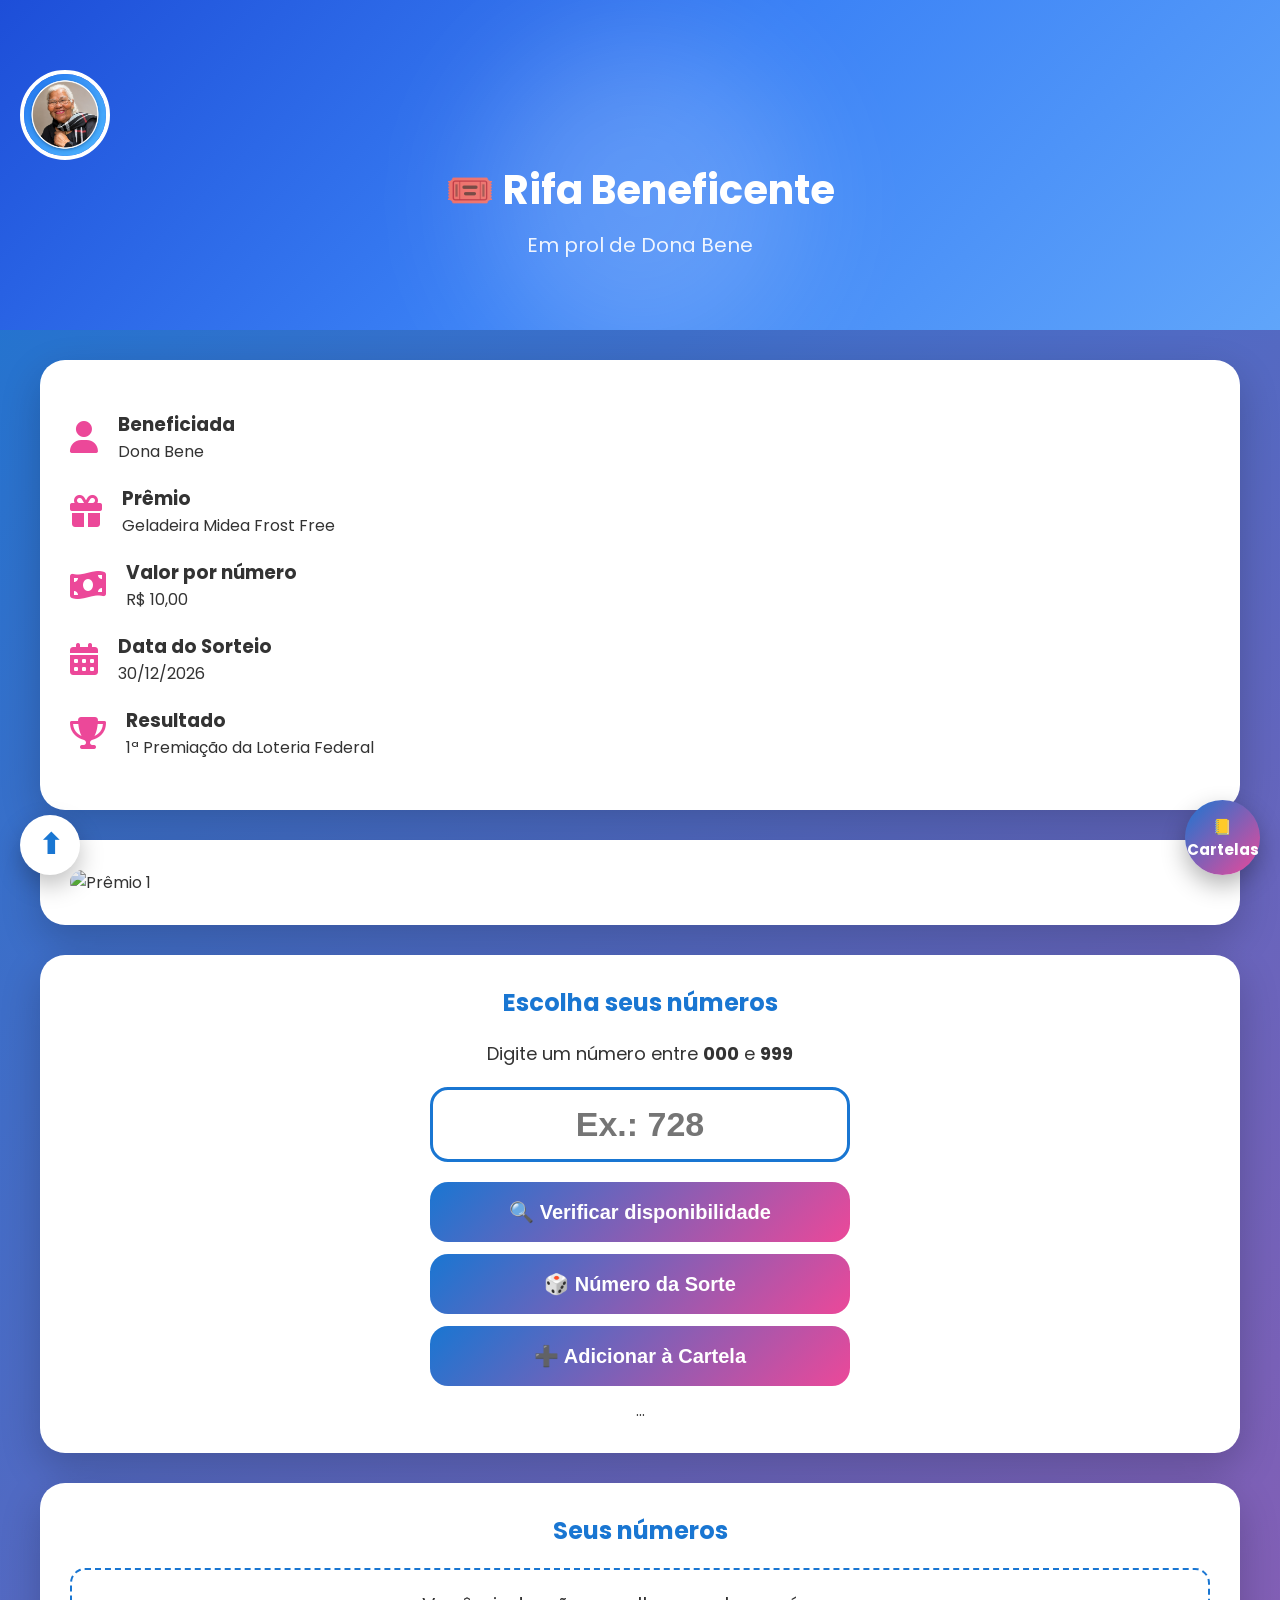
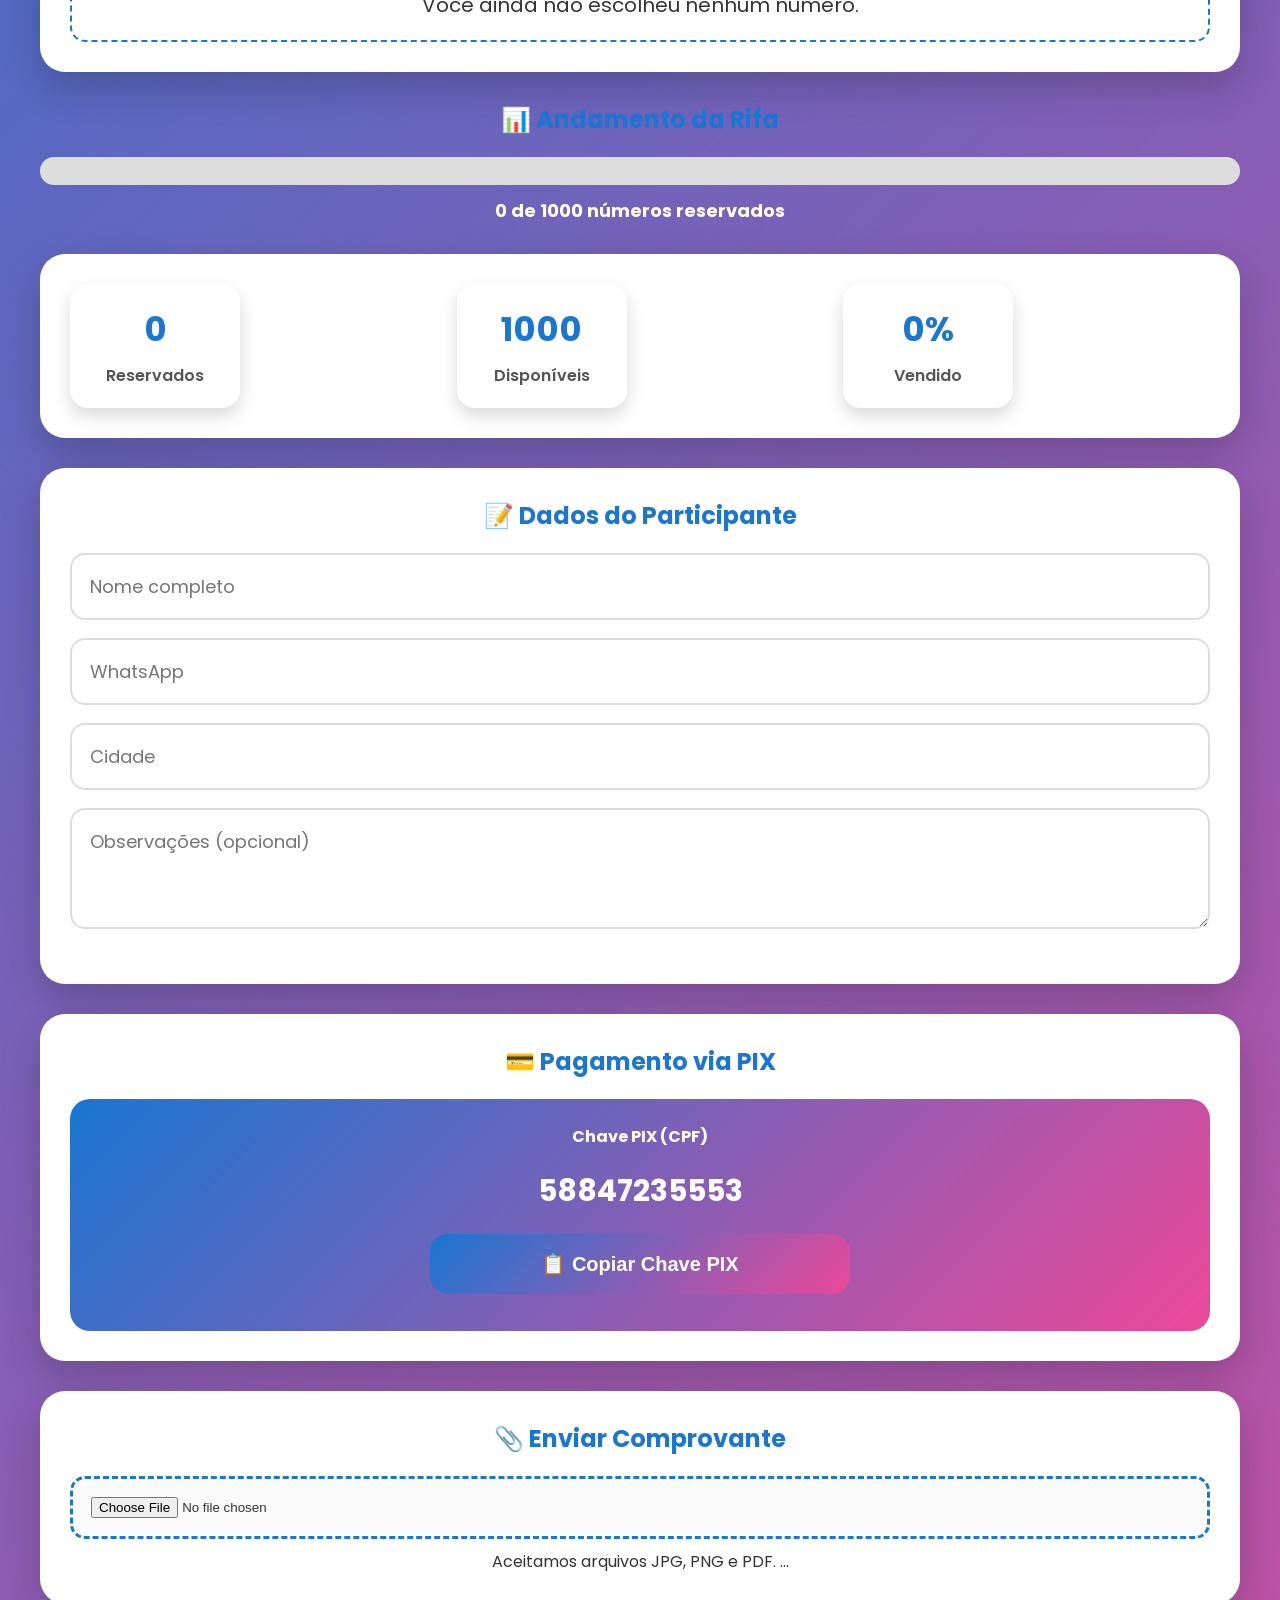
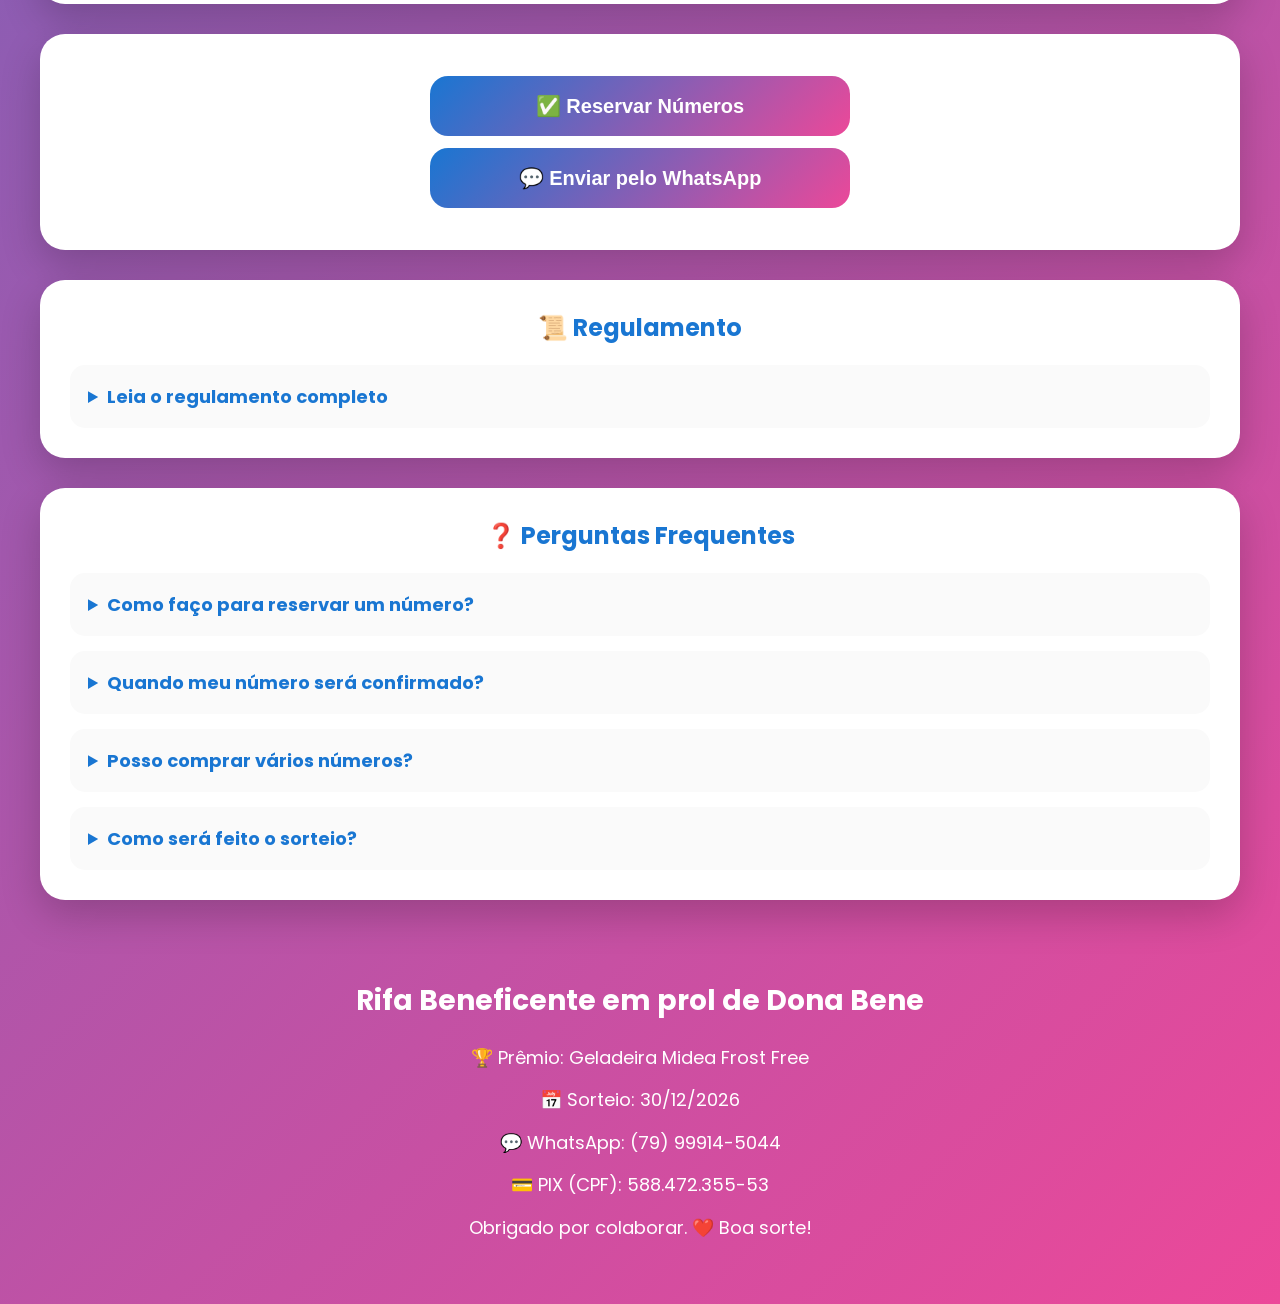
==== index.html @ 49b36c6c "Update title in index.html" ====
<!DOCTYPE html>
<html lang="pt-BR">

<head>

    <meta charset="UTF-8">

    <meta name="viewport" content="width=device-width, initial-scale=1.0">

    <meta name="description" content="Rifa Beneficente em prol  de Dona Bene para realização exames">

    <title>Rifa Entre Amigos • Dona Bene</title>
<link rel="icon" type="image/png" href="img/favicon.png">
    <link rel="stylesheet" href="style.css">

    <link rel="preconnect" href="https://fonts.googleapis.com">

    <link rel="preconnect" href="https://fonts.gstatic.com" crossorigin>

    <link href="https://fonts.googleapis.com/css2?family=Poppins:wght@300;400;500;600;700&display=swap" rel="stylesheet">

    <link rel="stylesheet" href="https://cdnjs.cloudflare.com/ajax/libs/font-awesome/6.7.2/css/all.min.css">

</head>

<body>

<div id="topo"></div>

<header class="hero">

    <div class="brilho"></div>

   <img src="img/mae.png" alt="Dona Bene" class="hero-foto">
</div>

    <h1>🎟️ Rifa Beneficente</h1>

    <p>Em prol de Dona Bene</p>

</header>

<div class="efeitos">

    <span>🍀</span>
    <span>✨</span>
    <span>💖</span>
    <span>🎟️</span>
    <span>🍀</span>
    <span>⭐</span>
    <span>🎁</span>
    <span>💰</span>
    <span>🍀</span>
    <span>🎉</span>
    <span>✨</span>
    <span>🍀</span>

</div>

<!-- MODAL -->

<div id="modal" class="modal oculto">

    <div class="modal-box">

        <div id="iconeModal" class="iconeModal">
            ✅
        </div>

        <h2 id="tituloModal">
            Mensagem
        </h2>

        <p id="textoModal">
            Texto
        </p>

        <button id="btnFecharModal" type="button">
            Fechar
        </button>

    </div>

</div>

<main>

        <!-- CARD PRINCIPAL -->

        <section class="card-rifa">

            <div class="card-info">

                <div class="linha-info">

                    <i class="fa-solid fa-user"></i>

                    <div>

                        <h3>Beneficiada</h3>

                        <p id="beneficiada">
                            Benedita Laranjeiras dos Santos
                        </p>

                    </div>

                </div>

                <div class="linha-info">

                    <i class="fa-solid fa-gift"></i>

                    <div>

                        <h3>Prêmio</h3>

                        <p id="premio">
                            Geladeira Midea Frost Free
                        </p>

                    </div>

                </div>

                <div class="linha-info">

                    <i class="fa-solid fa-money-bill-wave"></i>

                    <div>

                        <h3>Valor por número</h3>

                        <p id="valorNumero">
                            R$ 10,00
                        </p>

                    </div>

                </div>

                <div class="linha-info">

                    <i class="fa-solid fa-calendar-days"></i>

                    <div>

                        <h3>Data do Sorteio</h3>

                        <p id="dataSorteio">
                            30/12/2026
                        </p>

                    </div>

                </div>

                <div class="linha-info">

                    <i class="fa-solid fa-trophy"></i>

                    <div>

                        <h3>Resultado</h3>

                        <p id="resultadoSorteio">
                            1ª Premiação da Loteria Federal
                        </p>

                    </div>

                </div>

            </div>

        </section>
                

<!-- ===========================================
CARROSSEL DO PRÊMIO
=========================================== -->

<section class="carrossel">

    <div class="slides">

        <img src="img/premio1.jpg"
             class="slide ativo"
             alt="Prêmio 1">

        <img src="img/premio2.jpg"
             class="slide"
             alt="Prêmio 2">

        <img src="img/premio3.jpg"
             class="slide"
             alt="Prêmio 3">

    </div>

    <div class="indicadores">

        <span class="indicador ativo"></span>
        <span class="indicador"></span>
        <span class="indicador"></span>

    </div>

</section>

        <!-- ===========================================
ESCOLHA DOS NÚMEROS
=========================================== -->

<section class="escolha">

    <h2>Escolha seus números</h2>

    <p>
        Digite um número entre <strong>000</strong> e <strong>999</strong>
    </p>

    <input
        type="text"
        id="numeroEscolhido"
        maxlength="3"
        inputmode="numeric"
        autocomplete="off"
        placeholder="Ex.: 728">

    <button id="btnVerificar" type="button">
        🔍 Verificar disponibilidade
    </button>

    <button id="btnSorte" type="button">
        🎲 Número da Sorte
    </button>

    <button id="btnAdicionar" type="button">
        ➕ Adicionar à Cartela
    </button>
...
    <div id="mensagemSistema" class="mensagem oculto"></div>

</section>

<!-- ===========================================
NÚMEROS ESCOLHIDOS
=========================================== -->

<section class="cartelaUsuario">

    <h2>Seus números</h2>

    <div id="numerosSelecionados">

        <p>Você ainda não escolheu nenhum número.</p>

    </div>

</section>

<!-- ===========================================
ANDAMENTO DA RIFA
=========================================== -->

<section class="progresso">

    <h2>📊 Andamento da Rifa</h2>

    <div class="barra">

        <div id="barraProgresso"></div>

    </div>

    <p id="textoProgresso">

        0 de 1000 números reservados

    </p>

    <div class="estatisticas">

        <div class="cardEstatistica">

            <h3 id="totalReservados">0</h3>

            <span>Reservados</span>

        </div>

        <div class="cardEstatistica">

            <h3 id="totalDisponiveis">1000</h3>

            <span>Disponíveis</span>

        </div>

        <div class="cardEstatistica">

            <h3 id="percentual">0%</h3>

            <span>Vendido</span>

        </div>

    </div>

</section>
                     <!-- ===========================================
DADOS DO PARTICIPANTE
=========================================== -->

<section class="participante">

    <h2>📝 Dados do Participante</h2>

    <input
        type="text"
        id="nome"
        placeholder="Nome completo"
        autocomplete="name"
        required>

    <input
        type="tel"
        id="telefone"
        placeholder="WhatsApp"
        autocomplete="tel"
        inputmode="tel"
        required>

    <input
        type="text"
        id="cidade"
        placeholder="Cidade"
        autocomplete="address-level2">

    <textarea
        id="observacao"
        rows="3"
        placeholder="Observações (opcional)"></textarea>

</section>

<!-- ===========================================
PAGAMENTO PIX
=========================================== -->

<section class="pagamento">

    <h2>💳 Pagamento via PIX</h2>

    <div class="pixCard">

        <p><strong>Chave PIX (CPF)</strong></p>

        <h3 id="pix">
            588.472.355-53
        </h3>

        <button id="copiarPix" type="button">
            📋 Copiar Chave PIX
        </button>

    </div>

</section>

<!-- ===========================================
COMPROVANTE
=========================================== -->

<section class="comprovante">

    <h2>📎 Enviar Comprovante</h2>

    <input
        type="file"
        id="arquivo"
        accept="image/*,.pdf">

    <p>
        Aceitamos arquivos JPG, PNG e PDF.
        ...
    </p>

</section>

<!-- ===========================================
AÇÕES
=========================================== -->

<section class="acoes">

    <button id="btnReservar" type="button">
        ✅ Reservar Números
    </button>

    <button id="btnWhatsapp" type="button">
        💬 Enviar pelo WhatsApp
    </button>

</section>

<!-- ===========================================
AVISO
=========================================== -->


<section class="regulamento">

    <h2>📜 Regulamento</h2>

    <details>

        <summary>Leia o regulamento completo</summary>

        <p>• Esta é uma rifa beneficente em prol de <strong>Dona Bene</strong>.</p>

        <p>• Cada participante poderá adquirir quantos números desejar.</p>

        <p>• O número será reservado somente após a confirmação do pagamento via PIX.</p>

        <p>• O sorteio será realizado pela 1ª Premiação da Loteria Federal.</p>

        <p>• O vencedor será definido pelos 3 últimos dígitos da milhar sorteada.</p>

        <p>• Em caso de problemas técnicos, a organização poderá divulgar nova data ou comunicado oficial.</p>

    </details>

</section>

<!-- ===========================================
PERGUNTAS FREQUENTES
=========================================== -->

<section class="faq">

    <h2>❓ Perguntas Frequentes</h2>

    <details>
        <summary>Como faço para reservar um número?</summary>
        <p>Escolha um número disponível, preencha seus dados, faça o PIX e envie o comprovante.</p>
    </details>

    <details>
        <summary>Quando meu número será confirmado?</summary>
        <p>Após a confirmação do pagamento pela organização.</p>
    </details>

    <details>
        <summary>Posso comprar vários números?</summary>
        <p>Sim. Você pode reservar quantos números desejar.</p>
    </details>

    <details>
        <summary>Como será feito o sorteio?</summary>
        <p>O resultado será baseado na 1ª Premiação da Loteria Federal.</p>
    </details>

</section>

<!-- ===========================================
BOTÕES FLUTUANTES
=========================================== -->

<a href="cartelas.html" class="btn-cartelas">
    📒 Cartelas
</a>

<a href="#topo" class="btn-topo">
    ⬆
</a>

<!-- ===========================================
RODAPÉ
=========================================== -->

<footer>

    <h3>Rifa Beneficente em prol de Dona Bene</h3>

    <p>🏆 Prêmio: Geladeira Midea Frost Free</p>

    <p>📅 Sorteio: 30/12/2026</p>

    <p>💬 WhatsApp: (79) 99914-5044</p>

    <p>💳 PIX (CPF): 588.472.355-53</p>

    <p>Obrigado por colaborar. ❤️ Boa sorte!</p>

</footer>

</main>

<script src="https://www.gstatic.com/firebasejs/8.10.1/firebase-app.js"></script>

<script src="https://www.gstatic.com/firebasejs/8.10.1/firebase-database.js"></script>

<script src="config.js"></script>

<script src="firebase.js"></script>

<script src="script.js"></script>

</body>
</html>
---- style.css ----
/* =======================================
   RIFA GILSIGNS
   Tema Azul e Rosa
======================================= */

*{
    margin:0;
    padding:0;
    box-sizing:border-box;
}

:root{

    --azul:#1976D2;
    --azulClaro:#42A5F5;

    --rosa:#EC4899;
    --rosaClaro:#F472B6;

    --verde:#22C55E;

    --amarelo:#FACC15;

    --vermelho:#EF4444;

    --cinza:#F5F5F5;

    --escuro:#333333;

    --branco:#FFFFFF;

}

html{
    scroll-behavior:smooth;
}

body{

    font-family:'Poppins',sans-serif;

    background:linear-gradient(
        135deg,
        var(--azul),
        var(--rosa)
    );

    min-height:100vh;

    color:white;

    overflow-x:hidden;

}

/* ==========================
   CABEÇALHO
========================== */

header{

    position:relative;

    overflow:hidden;

    padding:40px 20px;

    text-align:center;

}

.logo{

    display:flex;

    justify-content:center;

    align-items:center;

    margin-bottom:25px;

}

.logo img{

    width:340px;

    max-width:90%;

    height:auto;

    display:block;

    object-fit:contain;

    filter:drop-shadow(0 10px 20px rgba(0,0,0,.35));

    animation:flutuarLogo 4s ease-in-out infinite;

}

@keyframes flutuarLogo{

    0%,100%{
        transform:translateY(0);
    }

    50%{
        transform:translateY(-10px);
    }

}

header h1{

    font-size:40px;

    font-weight:700;

}

header p{

    margin-top:10px;

    font-size:20px;

    opacity:.9;

}

/* ==========================
   CONTEÚDO
========================== */

main{

    width:95%;

    max-width:1200px;

    margin:auto;

}

.card-rifa,
.estatisticas,
.carrossel,
.escolha,
.cartelaUsuario,
.participante,
.pagamento,
.comprovante,
.acoes,
.aviso,
.regulamento,
.faq{

    background:white;

    color:#333;

    border-radius:25px;

    margin:30px auto;

    padding:30px;

    box-shadow:
        0 15px 40px rgba(0,0,0,.20);

}

h2{

    color:var(--azul);

    margin-bottom:20px;

    text-align:center;

}

/* ==========================
   INFORMAÇÕES
========================== */

.linha-info{

    display:flex;

    align-items:center;

    gap:20px;

    margin:20px 0;

}

.linha-info i{

    font-size:32px;

    color:var(--rosa);

}

/* ======================================
   ESTATÍSTICAS
====================================== */

.estatisticas{

    display:grid;

    grid-template-columns:repeat(auto-fit,minmax(180px,1fr));

    gap:20px;

}

.estatistica{

    background:linear-gradient(135deg,#1976D2,#EC4899);

    color:white;

    padding:25px;

    border-radius:20px;

    text-align:center;

    box-shadow:0 8px 20px rgba(0,0,0,.20);

}

.estatistica h3{

    font-size:38px;

    margin-bottom:10px;

}

.estatistica p{

    font-size:18px;

}

/* ======================================
   CARROSSEL
====================================== */

.carrossel{

    overflow:hidden;

}

.slides{

    width:100%;

}

.slide{

    width:100%;

    display:none;

    border-radius:20px;

}

.slide.ativo{

    display:block;

}

/* ======================================
   ESCOLHA DOS NÚMEROS
====================================== */

.escolha{

    text-align:center;

}

.escolha p{

    font-size:18px;

    margin-bottom:20px;

}

#numeroEscolhido{

    width:100%;

    max-width:420px;

    height:75px;

    margin:20px auto;

    display:block;

    border-radius:18px;

    border:3px solid var(--azul);

    text-align:center;

    font-size:34px;

    font-weight:bold;

    outline:none;

}

#numeroEscolhido:focus{

    border-color:var(--rosa);

}

/* ======================================
   BOTÕES
====================================== */

button{

    width:100%;

    max-width:420px;

    margin:12px auto;

    display:block;

    padding:18px;

    border:none;

    border-radius:18px;

    background:linear-gradient(135deg,var(--azul),var(--rosa));

    color:white;

    font-size:20px;

    font-weight:bold;

    cursor:pointer;

    transition:.3s;

}

button:hover{

    transform:translateY(-3px);

    box-shadow:0 12px 25px rgba(0,0,0,.25);

}
/* ======================================
   NÚMEROS ESCOLHIDOS
====================================== */

#numerosSelecionados{

    min-height:70px;

    border:2px dashed var(--azul);

    border-radius:15px;

    padding:20px;

    text-align:center;

    font-size:20px;

}

.numeroEscolhido{

    display:inline-block;

    padding:12px 18px;

    margin:6px;

    background:linear-gradient(135deg,var(--azul),var(--rosa));

    color:white;

    border-radius:12px;

    font-weight:bold;

    font-size:20px;

}

/* ======================================
   BARRA DE PROGRESSO
====================================== */

.barra{

    width:100%;

    height:28px;

    background:#DDD;

    border-radius:30px;

    overflow:hidden;

}

#barraProgresso{

    width:0%;

    height:100%;

    background:linear-gradient(90deg,var(--azul),var(--rosa));

    transition:1s;

}

#textoProgresso{

    text-align:center;

    margin-top:12px;

    font-size:18px;

    font-weight:bold;

}

/* ======================================
   FORMULÁRIO
====================================== */

.participante input,
.participante textarea{

    width:100%;

    padding:18px;

    margin-bottom:18px;

    border:2px solid #DDD;

    border-radius:15px;

    font-size:18px;

    font-family:'Poppins',sans-serif;

    transition:.3s;

}

.participante input:focus,
.participante textarea:focus{

    border-color:var(--rosa);

    outline:none;

    box-shadow:0 0 10px rgba(236,72,153,.25);

}

/* ======================================
   PIX
====================================== */

.pixCard{

    background:linear-gradient(135deg,var(--azul),var(--rosa));

    color:white;

    padding:25px;

    border-radius:20px;

    text-align:center;

}

.pixCard h3{

    font-size:30px;

    margin:20px 0;

    word-break:break-word;

}

/* ======================================
   COMPROVANTE
====================================== */

.comprovante input[type=file]{

    width:100%;

    padding:18px;

    border:3px dashed var(--azul);

    border-radius:15px;

    background:#FAFAFA;

    cursor:pointer;

}

.comprovante p{

    text-align:center;

    margin-top:10px;

}

/* ======================================
   REGULAMENTO
====================================== */

details{

    background:#FAFAFA;

    border-radius:15px;

    padding:18px;

    margin-top:15px;

}

summary{

    cursor:pointer;

    font-weight:bold;

    color:var(--azul);

    font-size:18px;

}

details p{

    margin-top:15px;

    line-height:1.7;

}

/* ======================================
   AVISO
====================================== */

.aviso{

    background:#FFF8E1;

    color:#333;

    border-left:8px solid var(--amarelo);

}

.aviso p{

    margin-top:12px;

    line-height:1.8;

}

/* ======================================
   MENSAGENS
====================================== */

.mensagem{

    width:100%;

    max-width:650px;

    margin:20px auto;

    padding:18px;

    border-radius:15px;

    text-align:center;

    font-size:18px;

    font-weight:bold;

    transition:.4s;

}

.oculto{

    display:none;

}

.sucesso{

    background:var(--verde);

    color:white;

}

.erro{

    background:var(--vermelho);

    color:white;

}

/* ======================================
   BOTÃO CARTELAS
====================================== */

.btn-cartelas{

    position:fixed;

    right:20px;

    bottom:25px;

    width:75px;

    height:75px;

    border-radius:50%;

    background:linear-gradient(135deg,var(--azul),var(--rosa));

    color:white;

    text-decoration:none;

    display:flex;

    align-items:center;

    justify-content:center;

    text-align:center;

    font-size:15px;

    font-weight:bold;

    box-shadow:0 10px 25px rgba(0,0,0,.30);

    transition:.3s;

    z-index:999;

}

.btn-cartelas:hover{

    transform:scale(1.08);

}

/* ======================================
   BOTÃO TOPO
====================================== */

.btn-topo{

    position:fixed;

    left:20px;

    bottom:25px;

    width:60px;

    height:60px;

    border-radius:50%;

    background:white;

    color:var(--azul);

    text-decoration:none;

    display:flex;

    align-items:center;

    justify-content:center;

    font-size:28px;

    font-weight:bold;

    box-shadow:0 10px 25px rgba(0,0,0,.25);

    transition:.3s;

}

.btn-topo:hover{

    transform:scale(1.1);

}

/* ======================================
   RODAPÉ
====================================== */

footer{

    text-align:center;

    color:white;

    padding:50px 20px;

}

footer h3{

    font-size:28px;

    margin-bottom:20px;

}

footer p{

    margin:10px 0;

    font-size:18px;

    line-height:1.8;

}
   /* ======================================
   GRADE DAS CARTELAS
====================================== */

.gradeNumeros{

    display:grid;

    grid-template-columns:repeat(5,1fr);

    gap:12px;

    padding:20px;

    max-width:650px;

    margin:auto;

}

.gradeNumeros button{

    height:65px;

    font-size:22px;

    font-weight:bold;

    border:none;

    border-radius:15px;

    cursor:pointer;

    color:white;

    transition:.3s;

}

.gradeNumeros button:hover{

    transform:scale(1.05);

}

.numeroLivre{

    background:#22C55E;

}

.numeroReservado{

    background:#FACC15;

    color:#333;

}

.numeroPago{

    background:#EF4444;

}

/* ======================================
   CARDS DE ESTATÍSTICAS
====================================== */

.cardEstatistica{

    background:white;

    width:170px;

    padding:20px;

    border-radius:18px;

    text-align:center;

    box-shadow:0 8px 18px rgba(0,0,0,.15);

}

.cardEstatistica h3{

    font-size:34px;

    color:var(--azul);

    margin-bottom:8px;

}

.cardEstatistica span{

    color:#555;

    font-weight:600;

}

/* ======================================
   TREVOS FLUTUANTES
====================================== */

.trevos{

    position:absolute;

    top:0;

    left:0;

    width:100%;

    height:100%;

    pointer-events:none;

    overflow:hidden;

}

.trevos span{

    position:absolute;

    font-size:34px;

    opacity:.25;

    animation:flutuar 12s linear infinite;

}

.trevos span:nth-child(1){left:8%;animation-delay:0s;}
.trevos span:nth-child(2){left:22%;animation-delay:2s;}
.trevos span:nth-child(3){left:38%;animation-delay:4s;}
.trevos span:nth-child(4){left:58%;animation-delay:1s;}
.trevos span:nth-child(5){left:78%;animation-delay:5s;}
.trevos span:nth-child(6){left:92%;animation-delay:7s;}

@keyframes flutuar{

    0%{

        transform:translateY(220px) rotate(0deg);

        opacity:0;

    }

    20%{

        opacity:.35;

    }

    80%{

        opacity:.35;

    }

    100%{

        transform:translateY(-220px) rotate(360deg);

        opacity:0;

    }

}

/* ======================================
   EFEITOS FLUTUANTES
====================================== */

.efeitos{

    position:fixed;

    top:0;

    left:0;

    width:100%;

    height:100%;

    pointer-events:none;

    overflow:hidden;

    z-index:0;

}

header,
main,
footer{

    position:relative;

    z-index:2;

}

.efeitos span{

    position:absolute;

    bottom:-80px;

    font-size:32px;

    opacity:.25;

    animation:subir 18s linear infinite;

}

@keyframes subir{

    0%{

        transform:translateY(100px) rotate(0deg) scale(.7);

        opacity:0;

    }

    20%{

        opacity:.35;

    }

    80%{

        opacity:.35;

    }

    100%{

        transform:translateY(-120vh) rotate(360deg) scale(1.2);

        opacity:0;

    }

}

/* ======================================
   CABEÇALHO PREMIUM
====================================== */

.hero{

    position:relative;

    overflow:hidden;

    text-align:center;

    padding:70px 20px;

    background:linear-gradient(135deg,#1D4ED8,#3B82F6,#60A5FA);

    color:white;

}

.brilho{

    position:absolute;

    width:320px;

    height:320px;

    border-radius:50%;

    background:rgba(255,255,255,.18);

    top:40px;

    left:50%;

    transform:translateX(-50%);

    filter:blur(60px);

    animation:pulsar 4s infinite;

}

@keyframes pulsar{

    0%,100%{

        transform:translateX(-50%) scale(1);

    }

    50%{

        transform:translateX(-50%) scale(1.15);

    }

}

/* ======================================
   RESPONSIVO
====================================== */

@media(max-width:768px){

    header h1{

        font-size:30px;

    }

    header p{

        font-size:18px;

    }

    .hero h1{

        font-size:38px;

    }

    .hero p{

        font-size:22px;

    }

    .logo img{

        width:220px;

    }

    .card-rifa,
    .estatisticas,
    .carrossel,
    .escolha,
    .cartelaUsuario,
    .participante,
    .pagamento,
    .comprovante,
    .acoes,
    .aviso,
    .regulamento,
    .faq{

        padding:20px;

    }

    button{

        font-size:18px;

    }

    #numeroEscolhido{

    height:60px;

    font-size:28px;

}

}

       
/* ===========================
MODAL
=========================== */
.modal{

    display:none;

    position:fixed;
    top:0;
    left:0;

    width:100%;
    height:100%;

    background:rgba(0,0,0,.65);

    justify-content:center;
    align-items:center;

    z-index:99999;

}

.modal.ativo{

    display:flex;

}

.modal-box{

    width:90%;

    max-width:420px;

    background:white;

    color:#333;

    border-radius:25px;

    padding:35px;

    text-align:center;

    animation:zoom .35s;

    box-shadow:0 20px 50px rgba(0,0,0,.30);

}

.iconeModal{

    font-size:60px;

    margin-bottom:15px;

}

.modal-box h2{

    color:#1976D2;

    margin-bottom:15px;

}

.modal-box p{

    font-size:18px;

    margin-bottom:25px;

}

.modal-box button{

    width:100%;

}

@keyframes zoom{

    from{

        transform:scale(.6);

        opacity:0;

    }

    to{

        transform:scale(1);

        opacity:1;

    }

}
/* Corrige altura em celulares */
body{
    min-height:100dvh;
}
html{
    scroll-behavior:smooth;
}

body{
    -webkit-font-smoothing:antialiased;
    text-rendering:optimizeLegibility;
}
img{
    max-width:100%;
    height:auto;
    display:block;
}

.logo img,
.slide{
    user-select:none;
    -webkit-user-drag:none;
}

.hero-foto {
    width: 90px;
    height: 90px;
    border-radius: 50%;
    object-fit: cover;
    border: 4px solid #fff;
    margin-right: 16px;
    flex-shrink: 0;
}
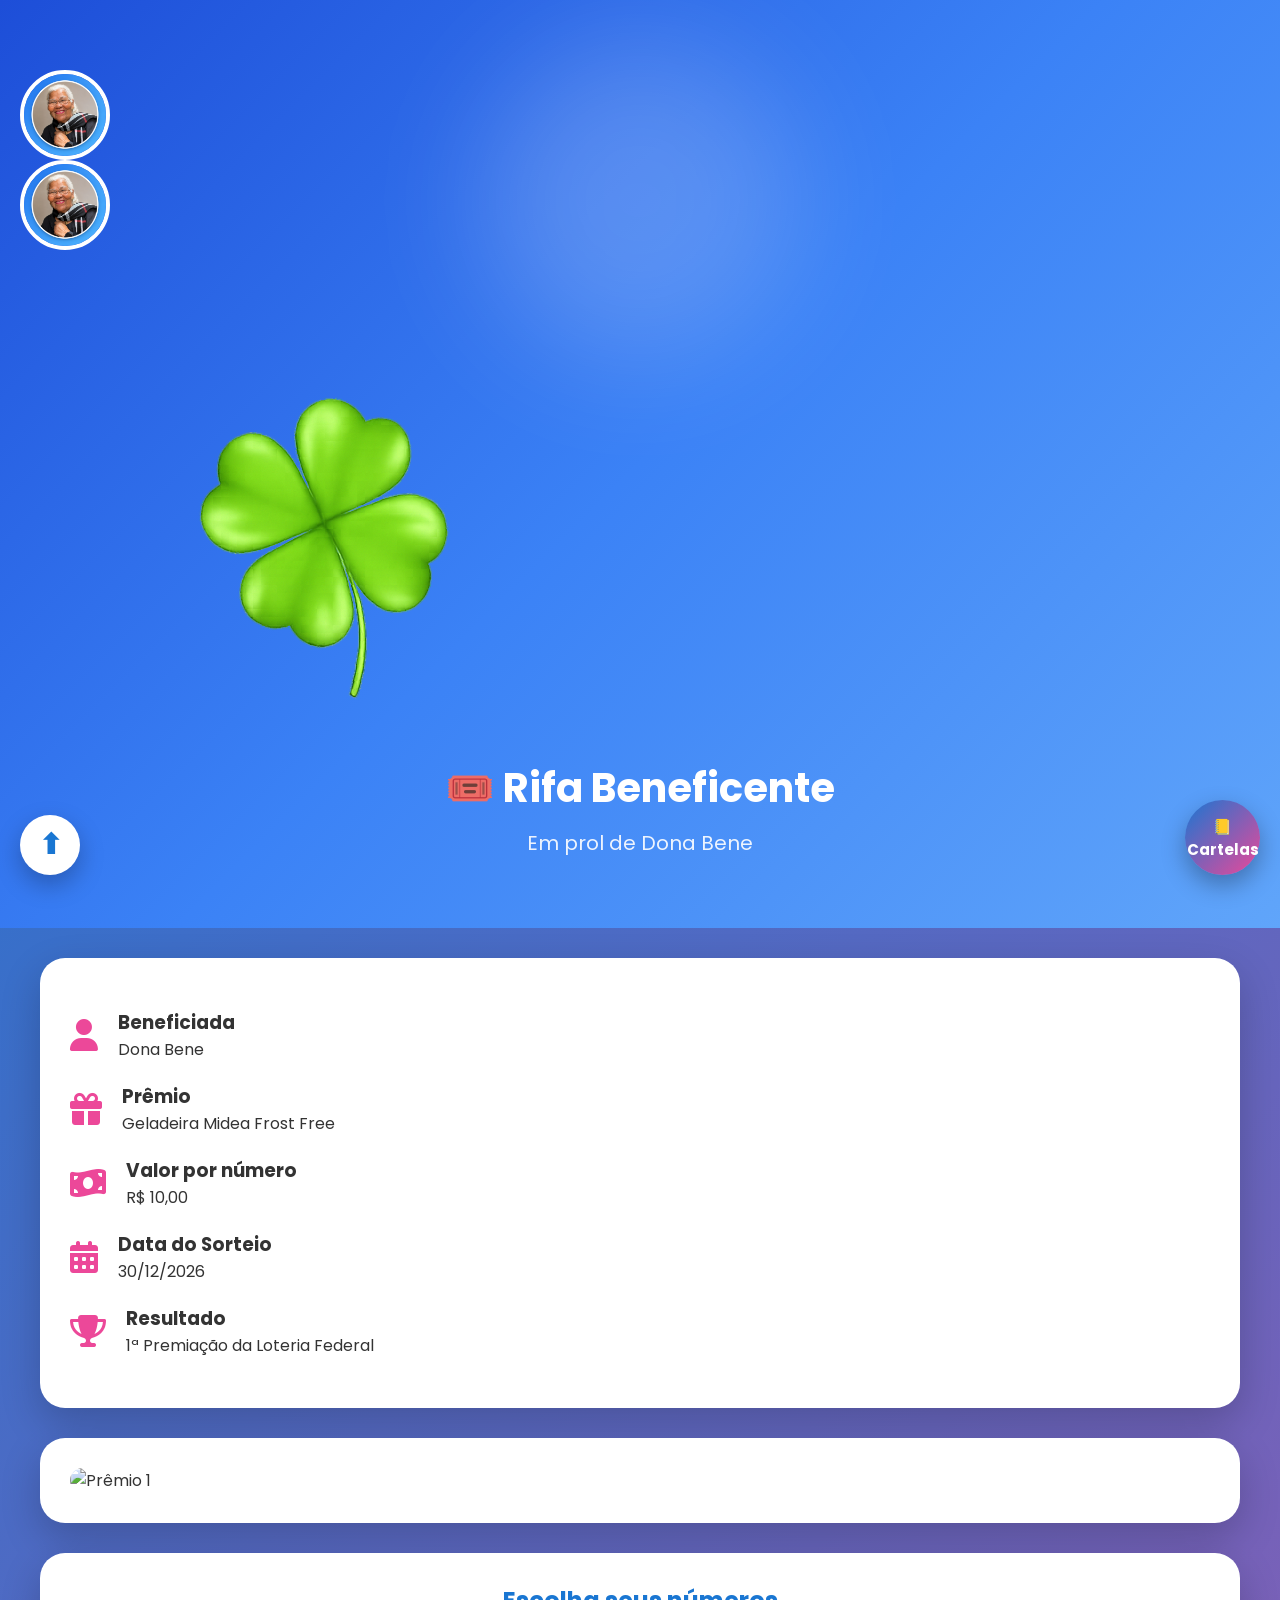
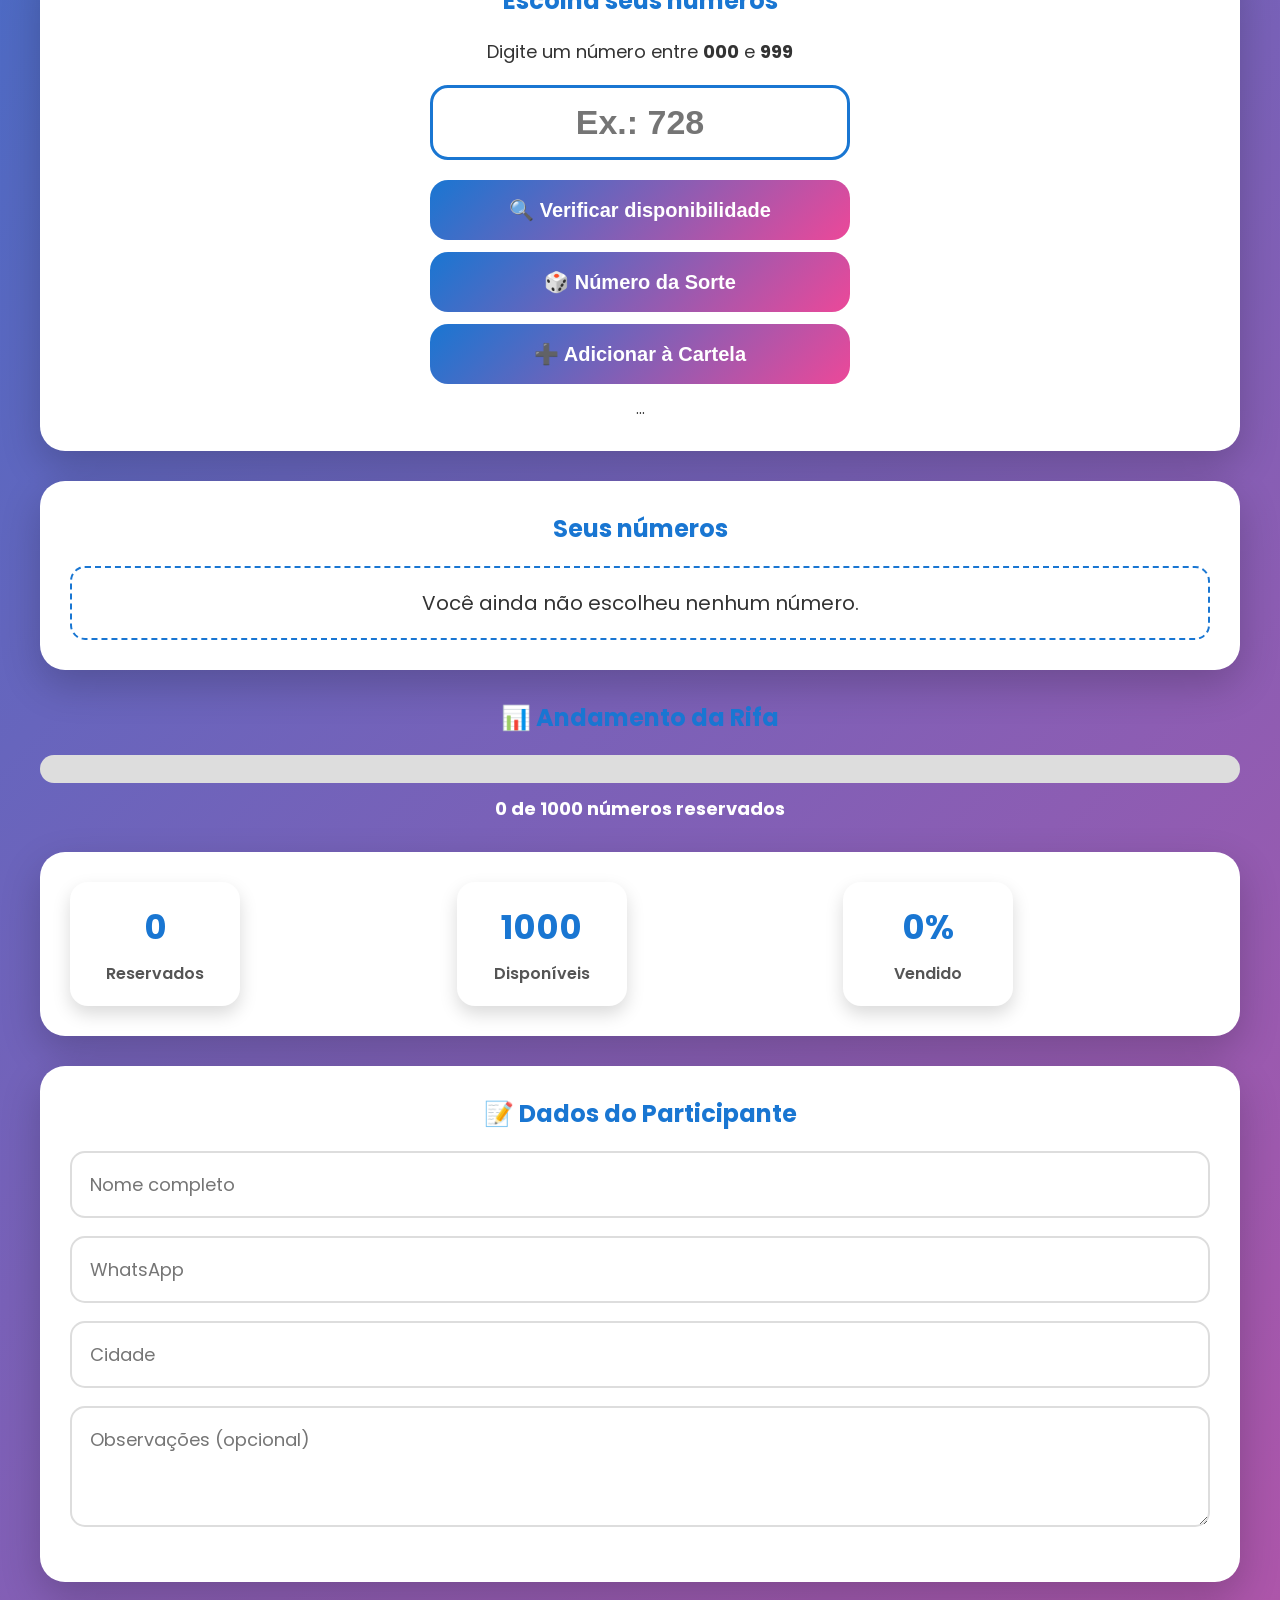
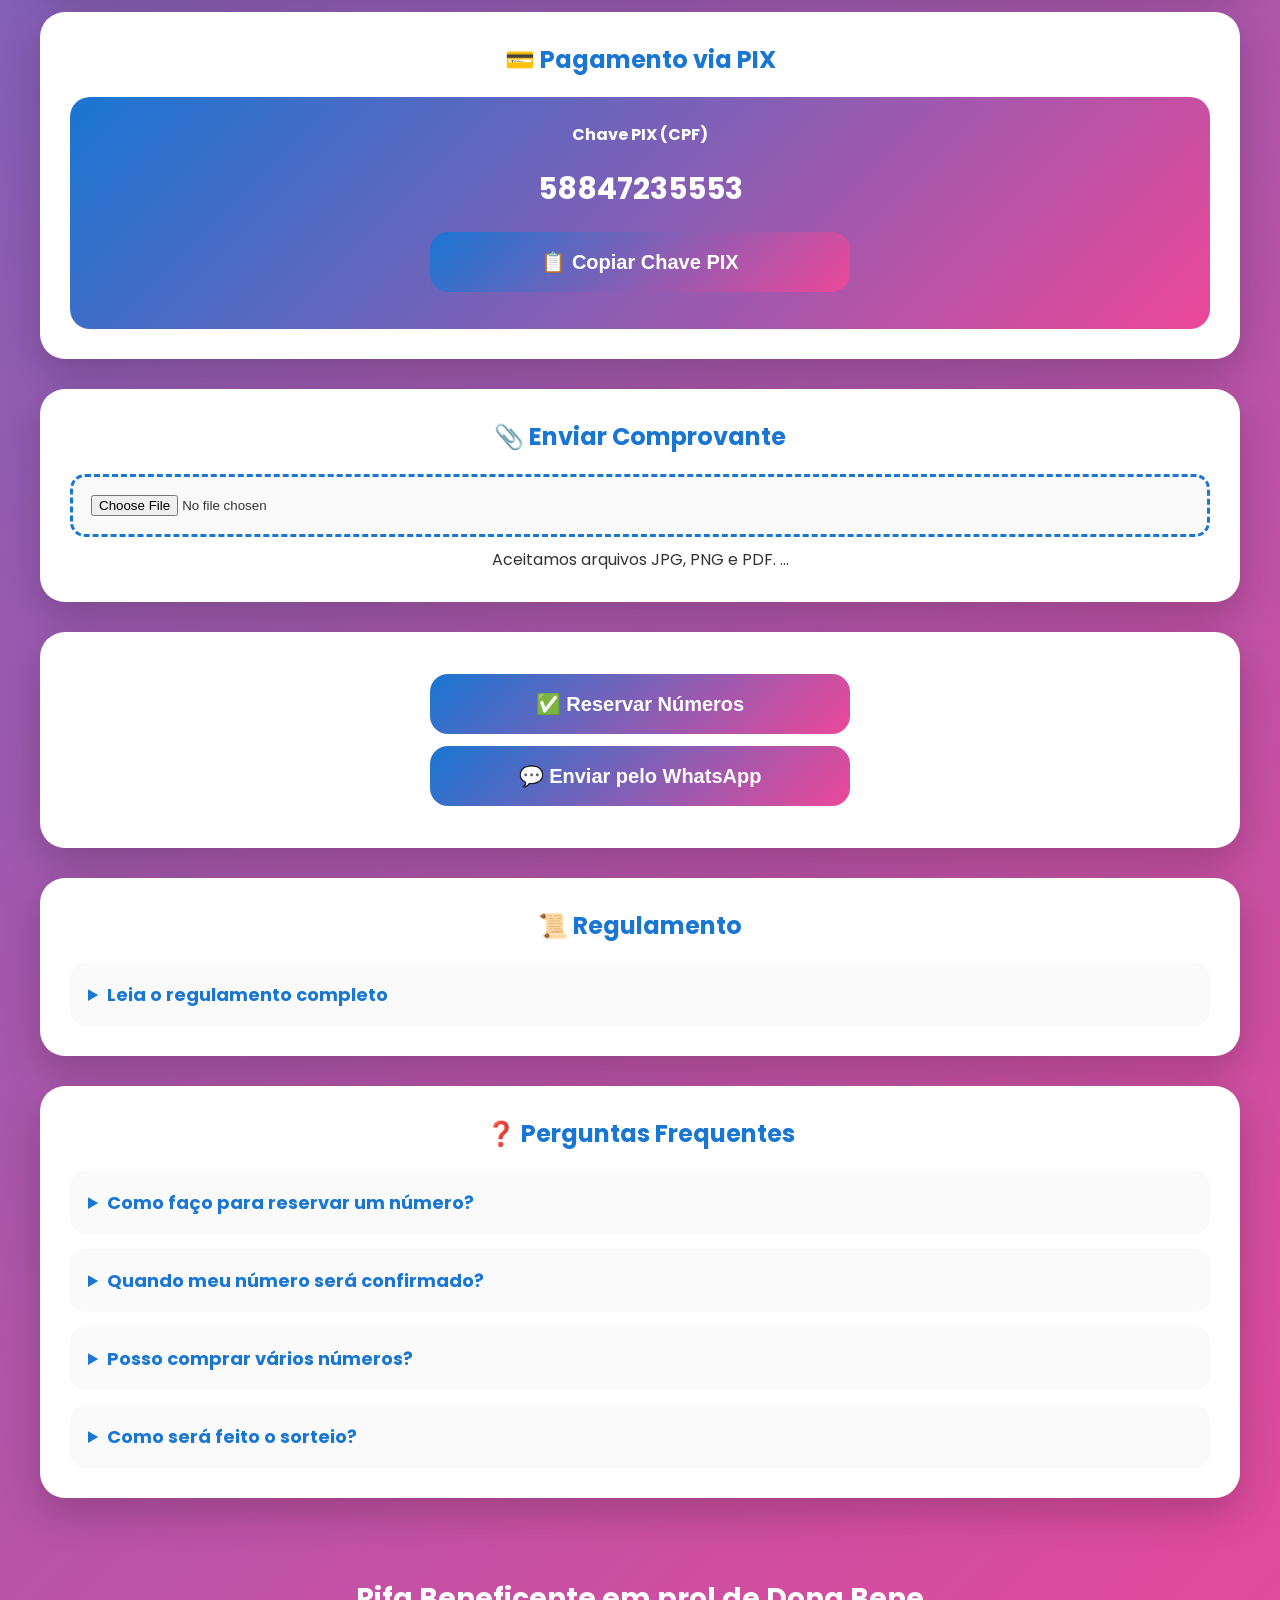
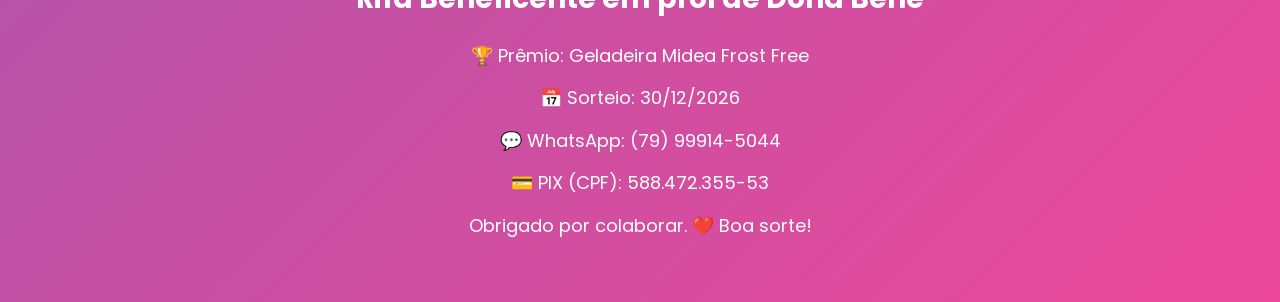
==== commit 1a72b60a: "Add photo container with additional images" ====
--- a/index.html
+++ b/index.html
@@ -33,7 +33,10 @@
 
    <img src="img/mae.png" alt="Dona Bene" class="hero-foto">
 </div>
-
+<div class="foto-container">
+    <img src="img/mae.png" alt="Dona Bene" class="hero-foto">
+    <img src="img/trevo.png" alt="Trevo da sorte" class="trevo">
+</div>
     <h1>🎟️ Rifa Beneficente</h1>
 
     <p>Em prol de Dona Bene</p>
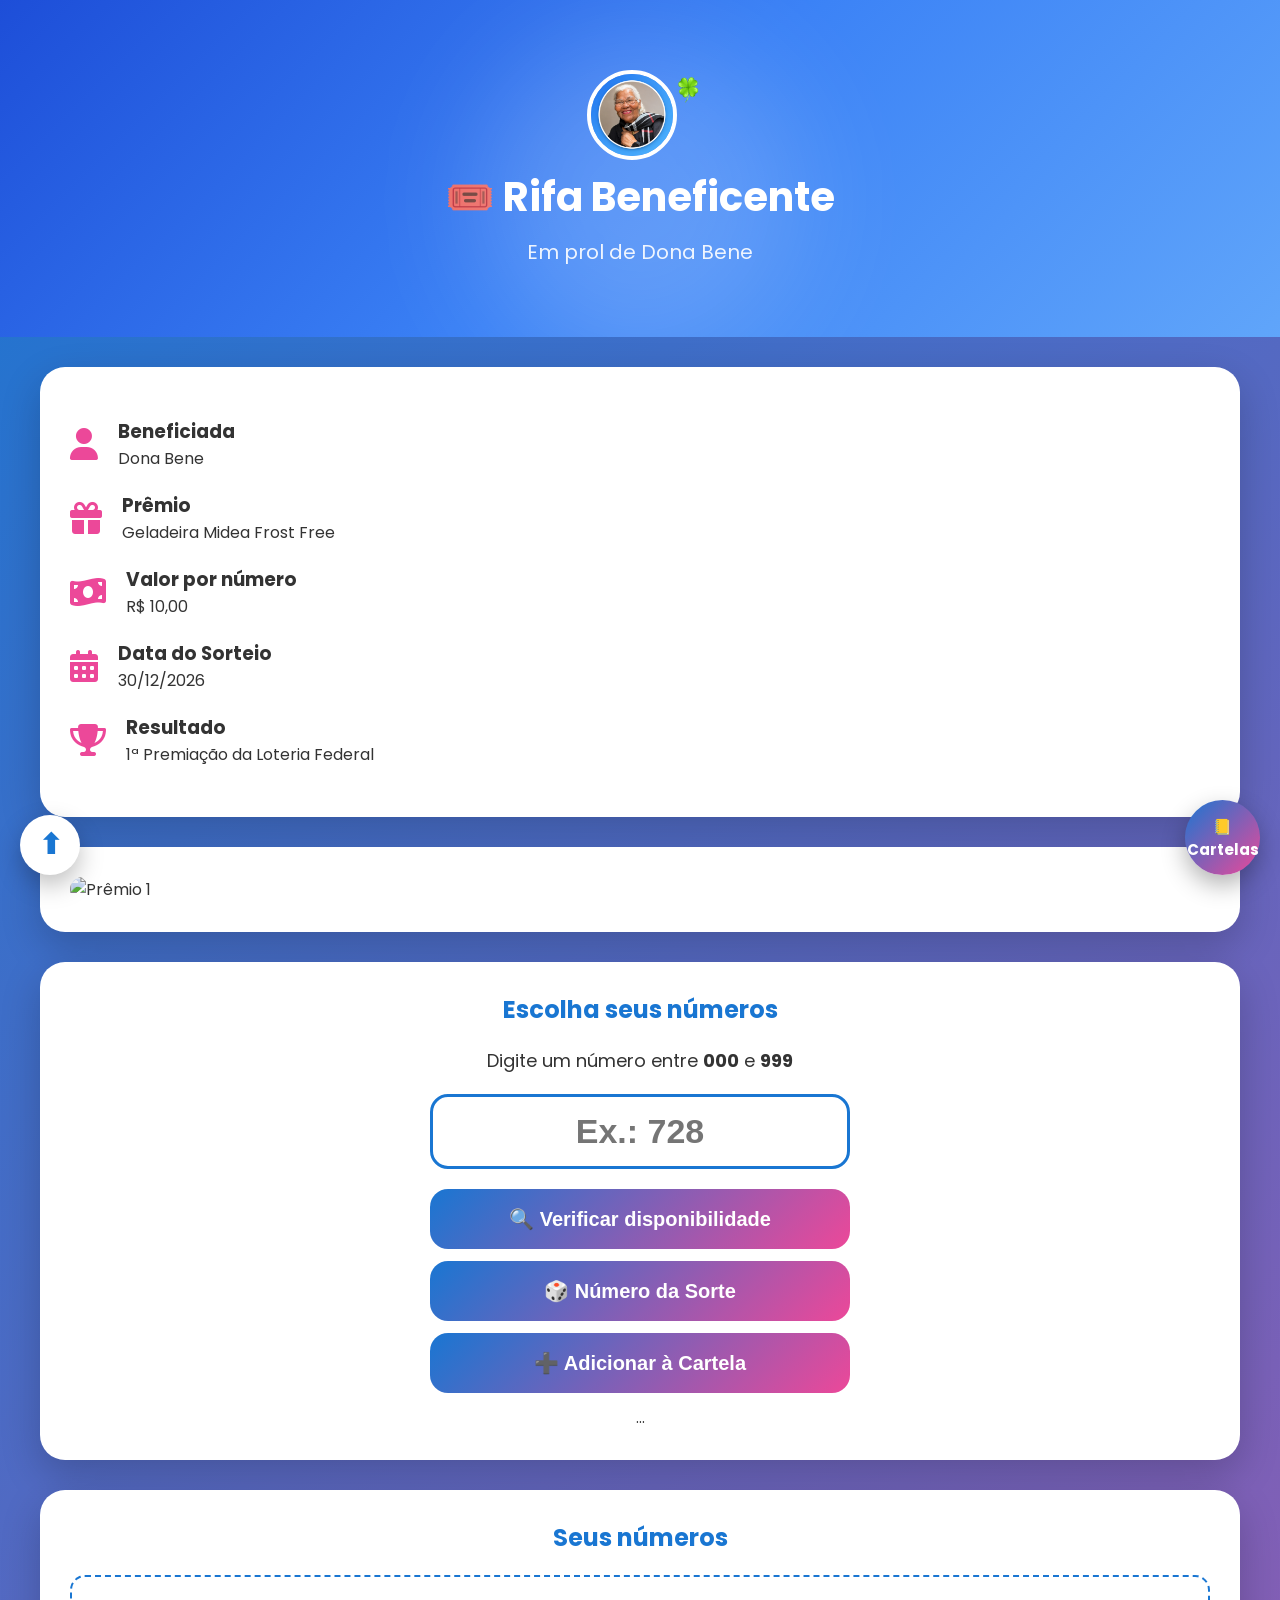
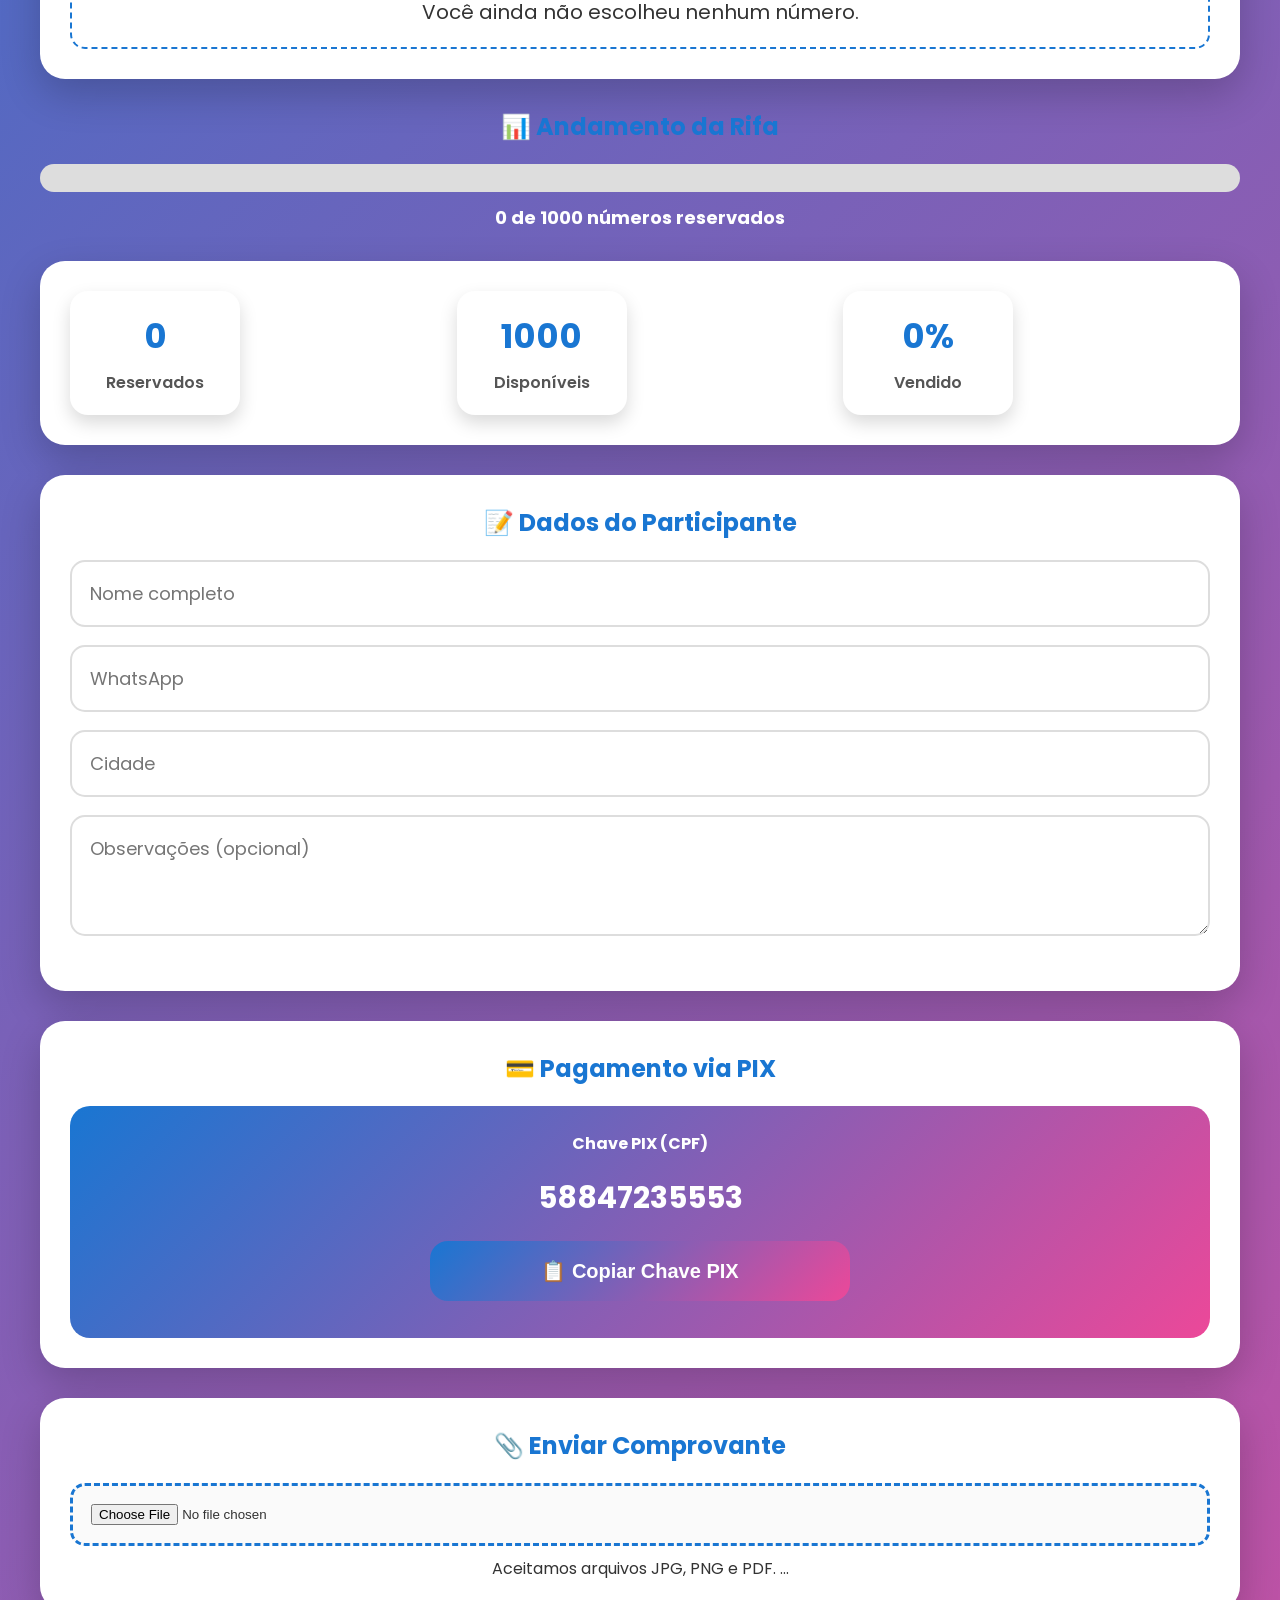
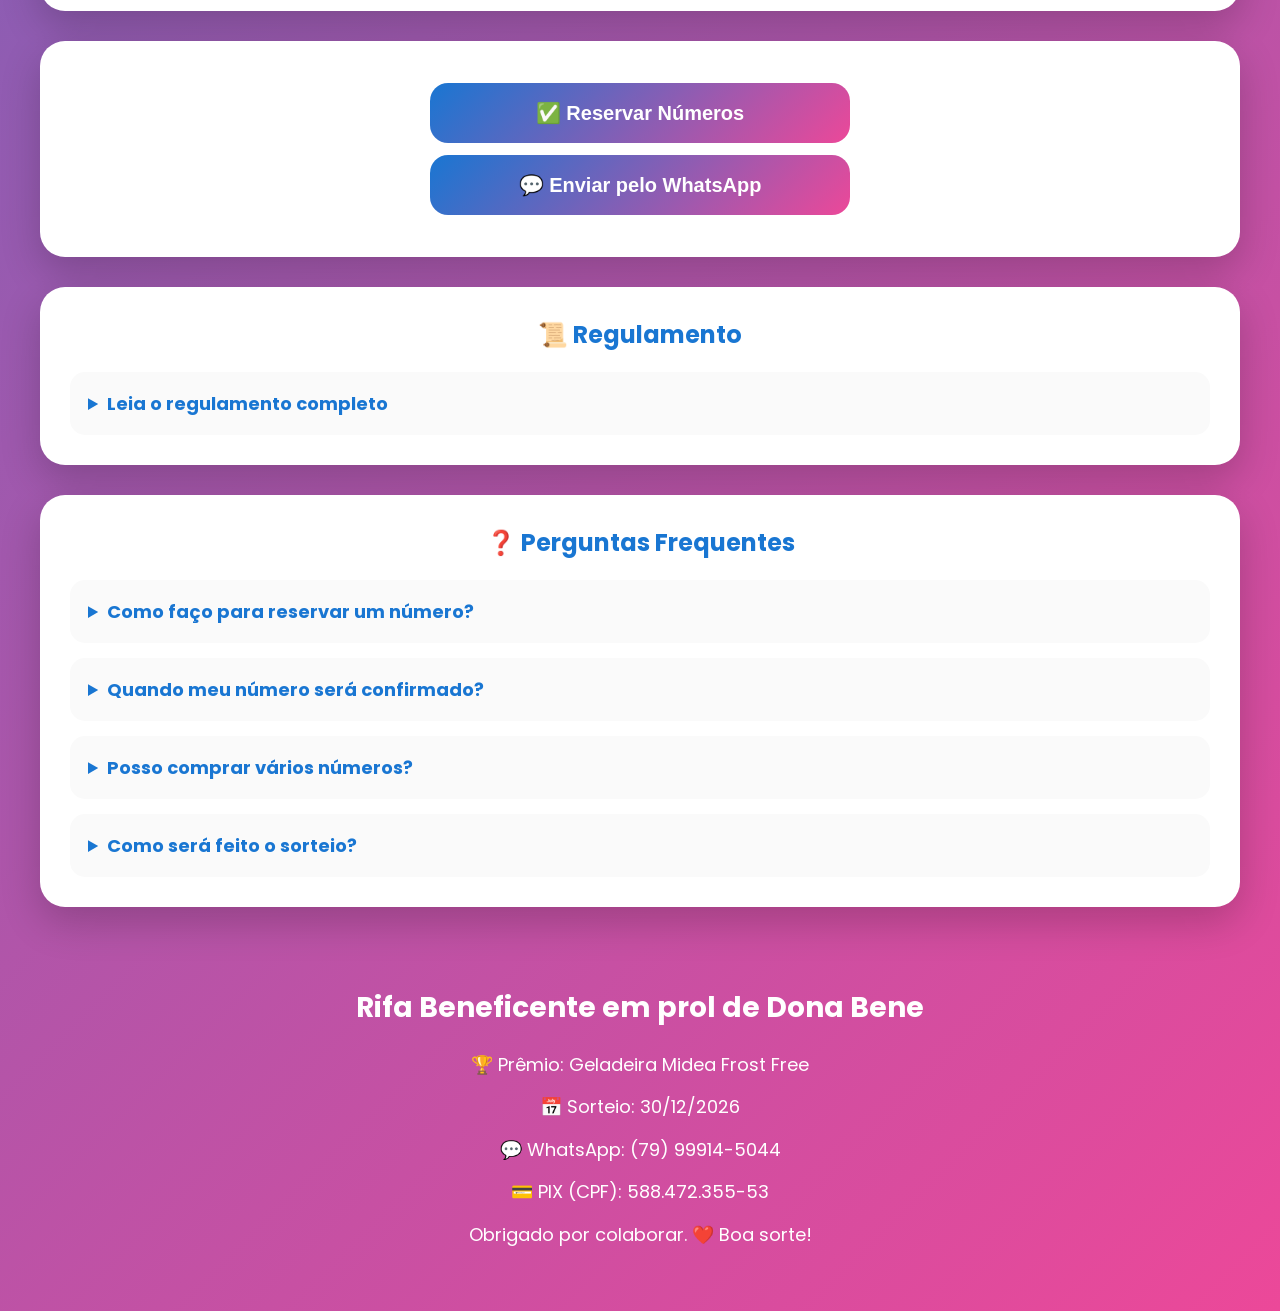
==== commit d3c06915: "Remove duplicate image tag from index.html" ====
--- a/index.html
+++ b/index.html
@@ -31,7 +31,6 @@
 
     <div class="brilho"></div>
 
-   <img src="img/mae.png" alt="Dona Bene" class="hero-foto">
 </div>
 <div class="foto-container">
     <img src="img/mae.png" alt="Dona Bene" class="hero-foto">
--- a/style.css
+++ b/style.css
@@ -1299,3 +1299,17 @@
     margin-right: 16px;
     flex-shrink: 0;
 }
+
+.foto-container{
+    position: relative;
+    display: inline-block;
+}
+
+.trevo{
+    position: absolute;
+    width: 42px;
+    right: -12px;
+    top: -8px;
+    transform: rotate(20deg);
+    z-index: 10;
+}
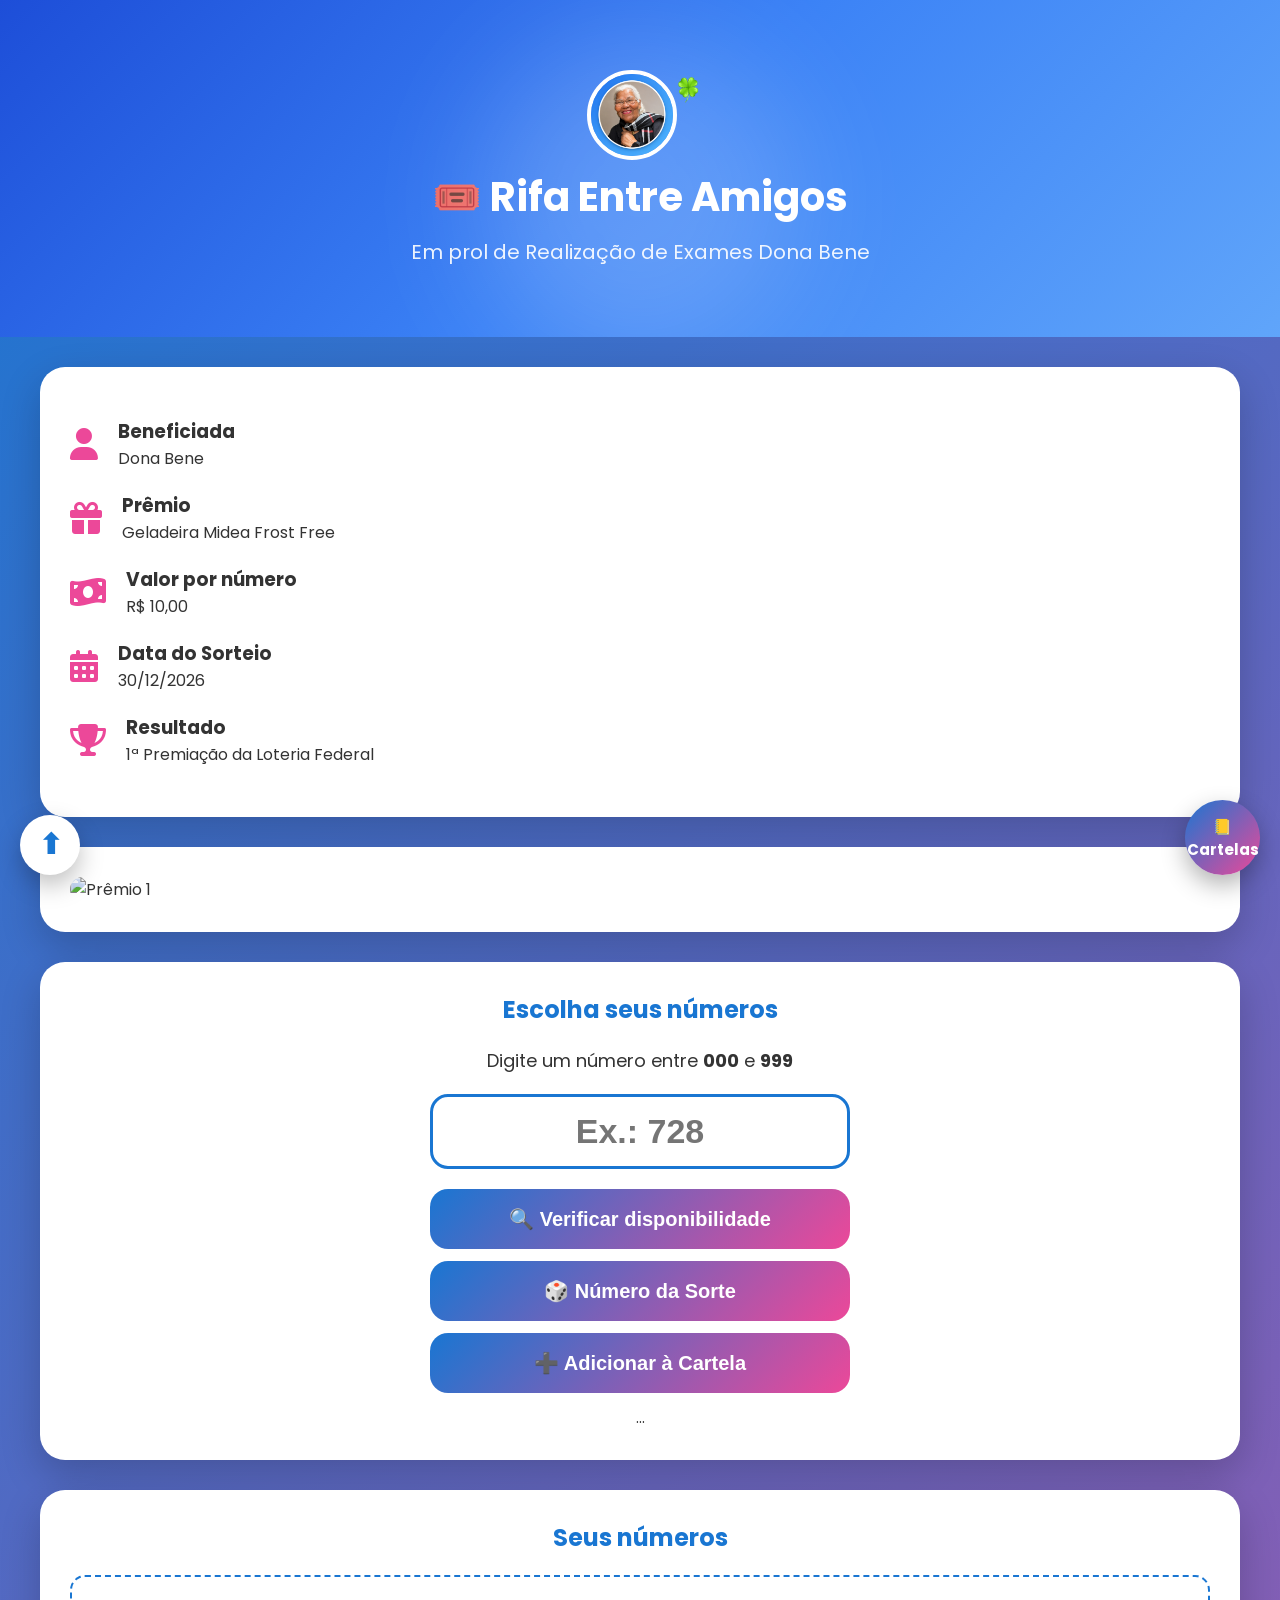
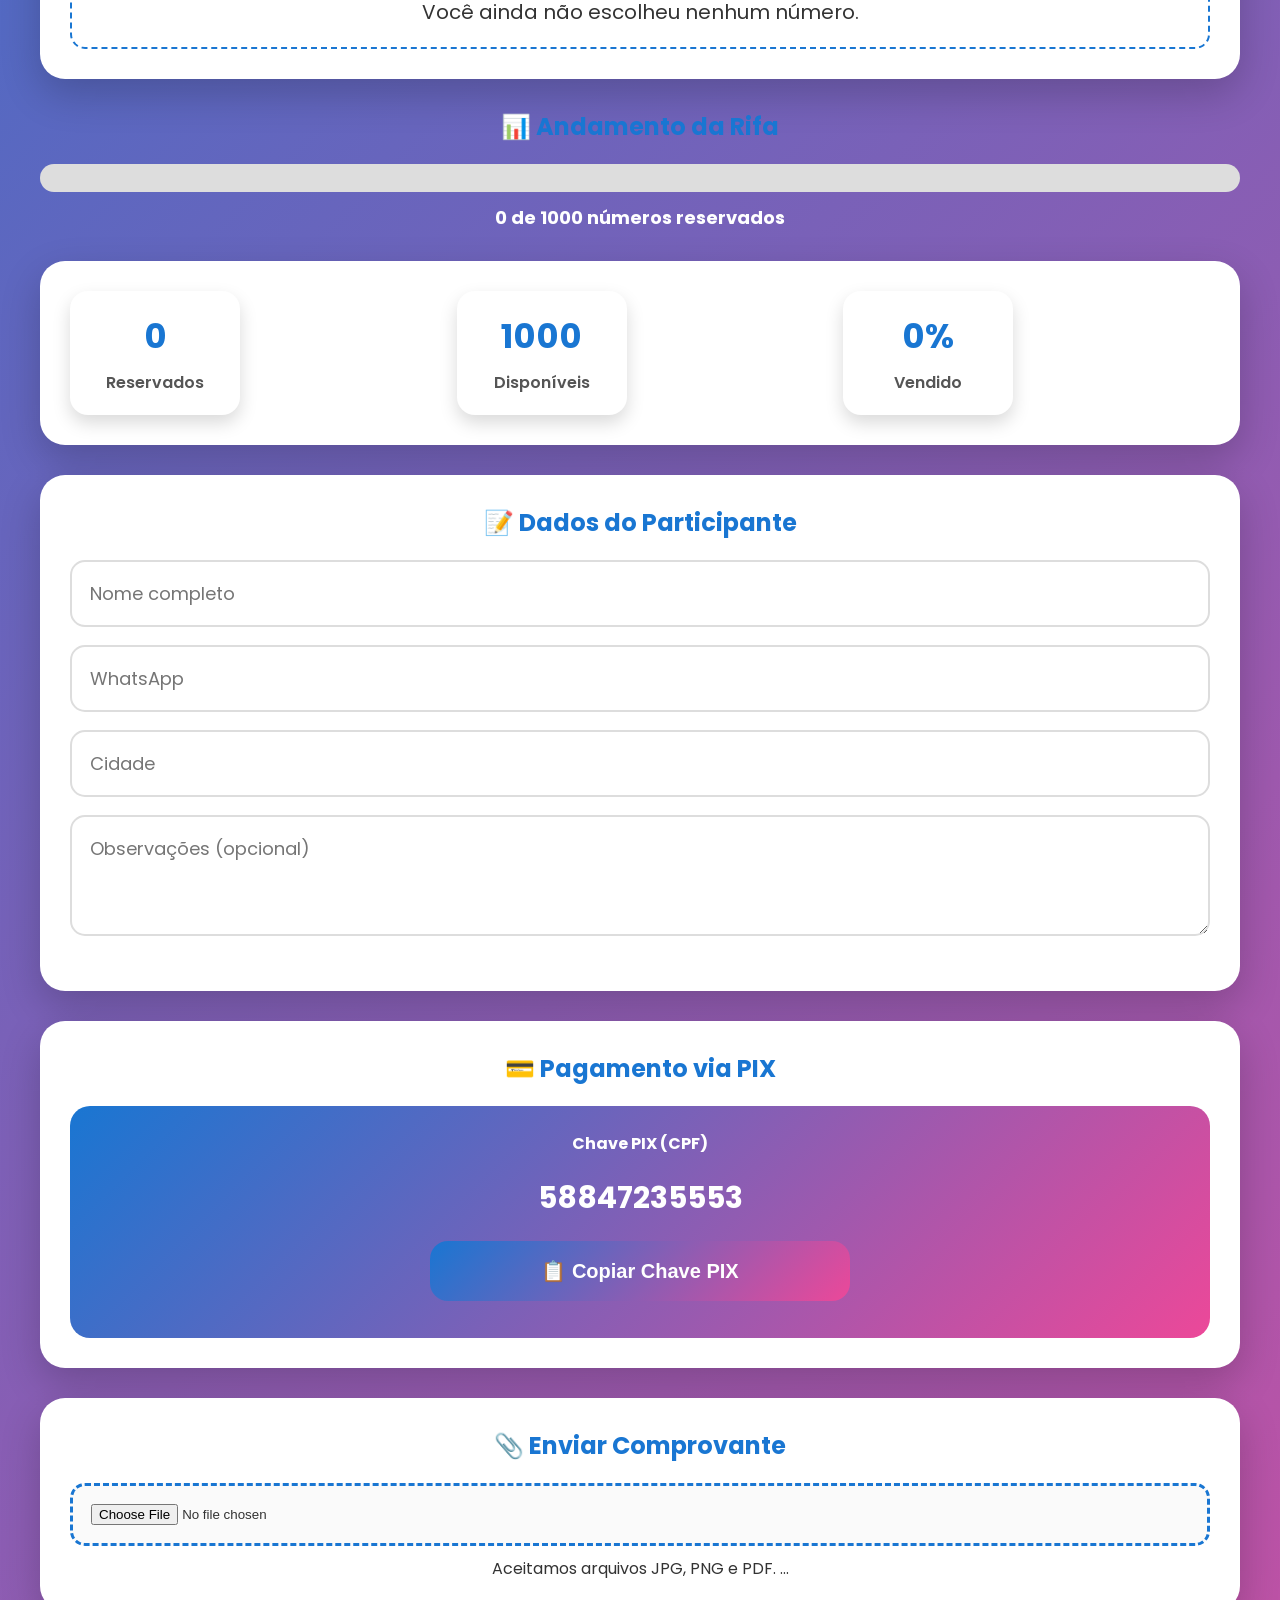
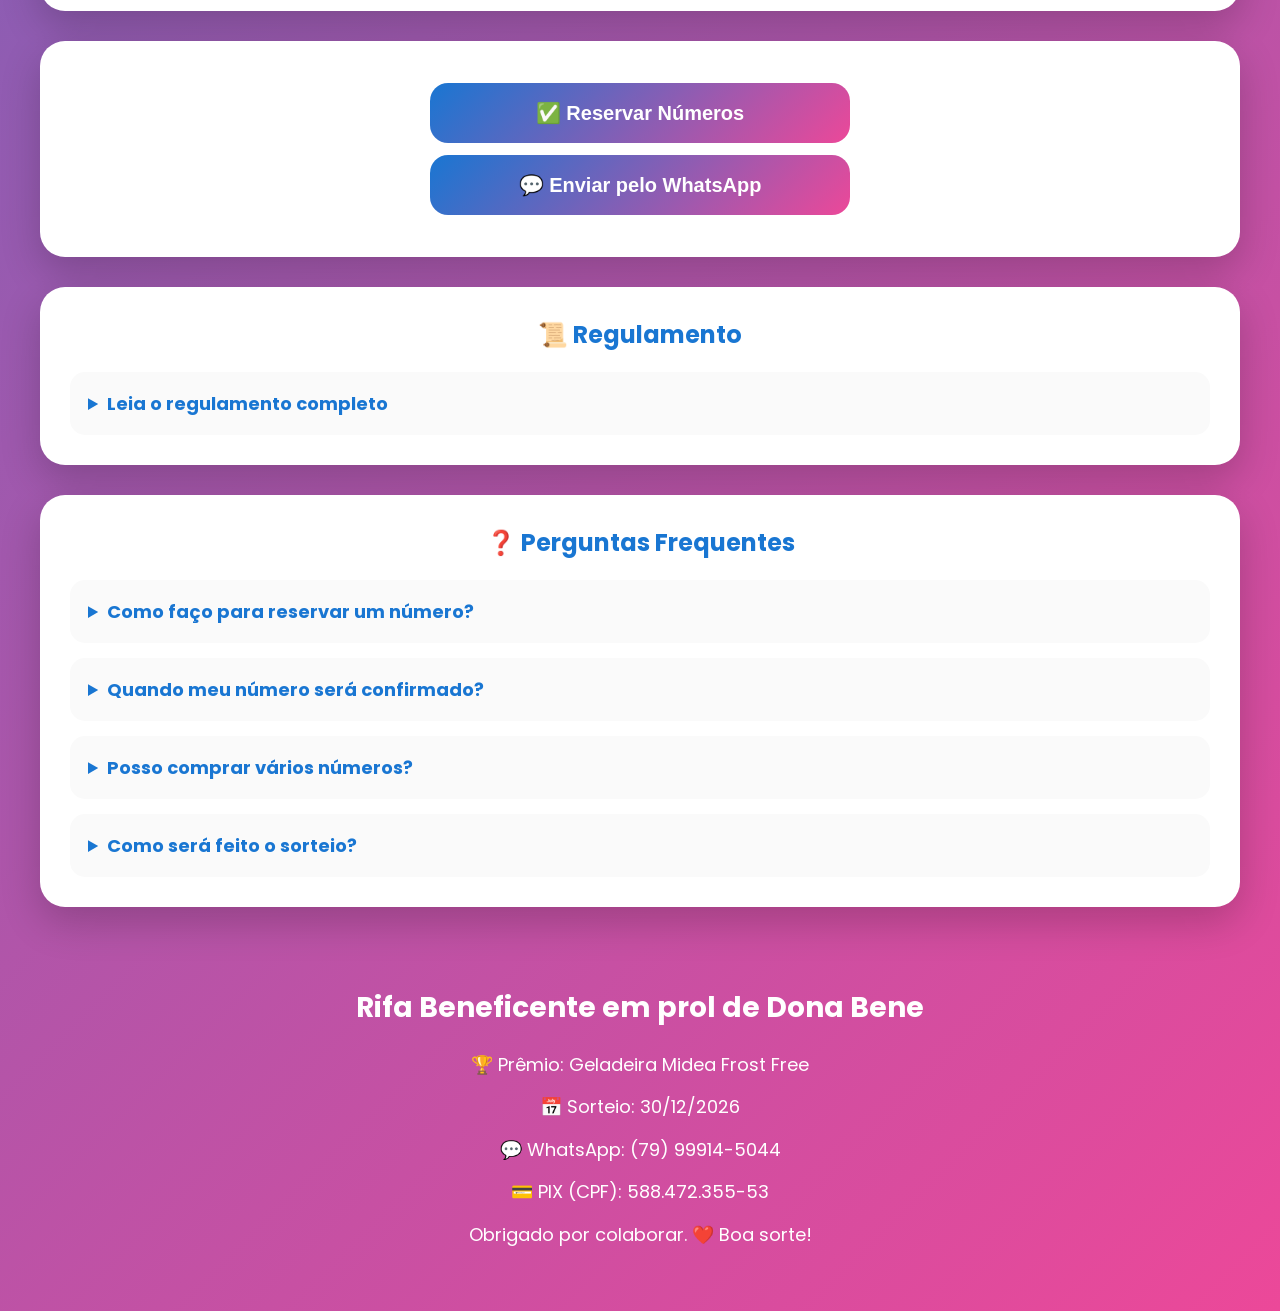
==== commit 9d68238b: "Update event title and description in index.html" ====
--- a/index.html
+++ b/index.html
@@ -36,9 +36,9 @@
     <img src="img/mae.png" alt="Dona Bene" class="hero-foto">
     <img src="img/trevo.png" alt="Trevo da sorte" class="trevo">
 </div>
-    <h1>🎟️ Rifa Beneficente</h1>
-
-    <p>Em prol de Dona Bene</p>
+    <h1>🎟️ Rifa Entre Amigos</h1>
+
+    <p>Em prol de Realização de Exames Dona Bene</p>
 
 </header>
 
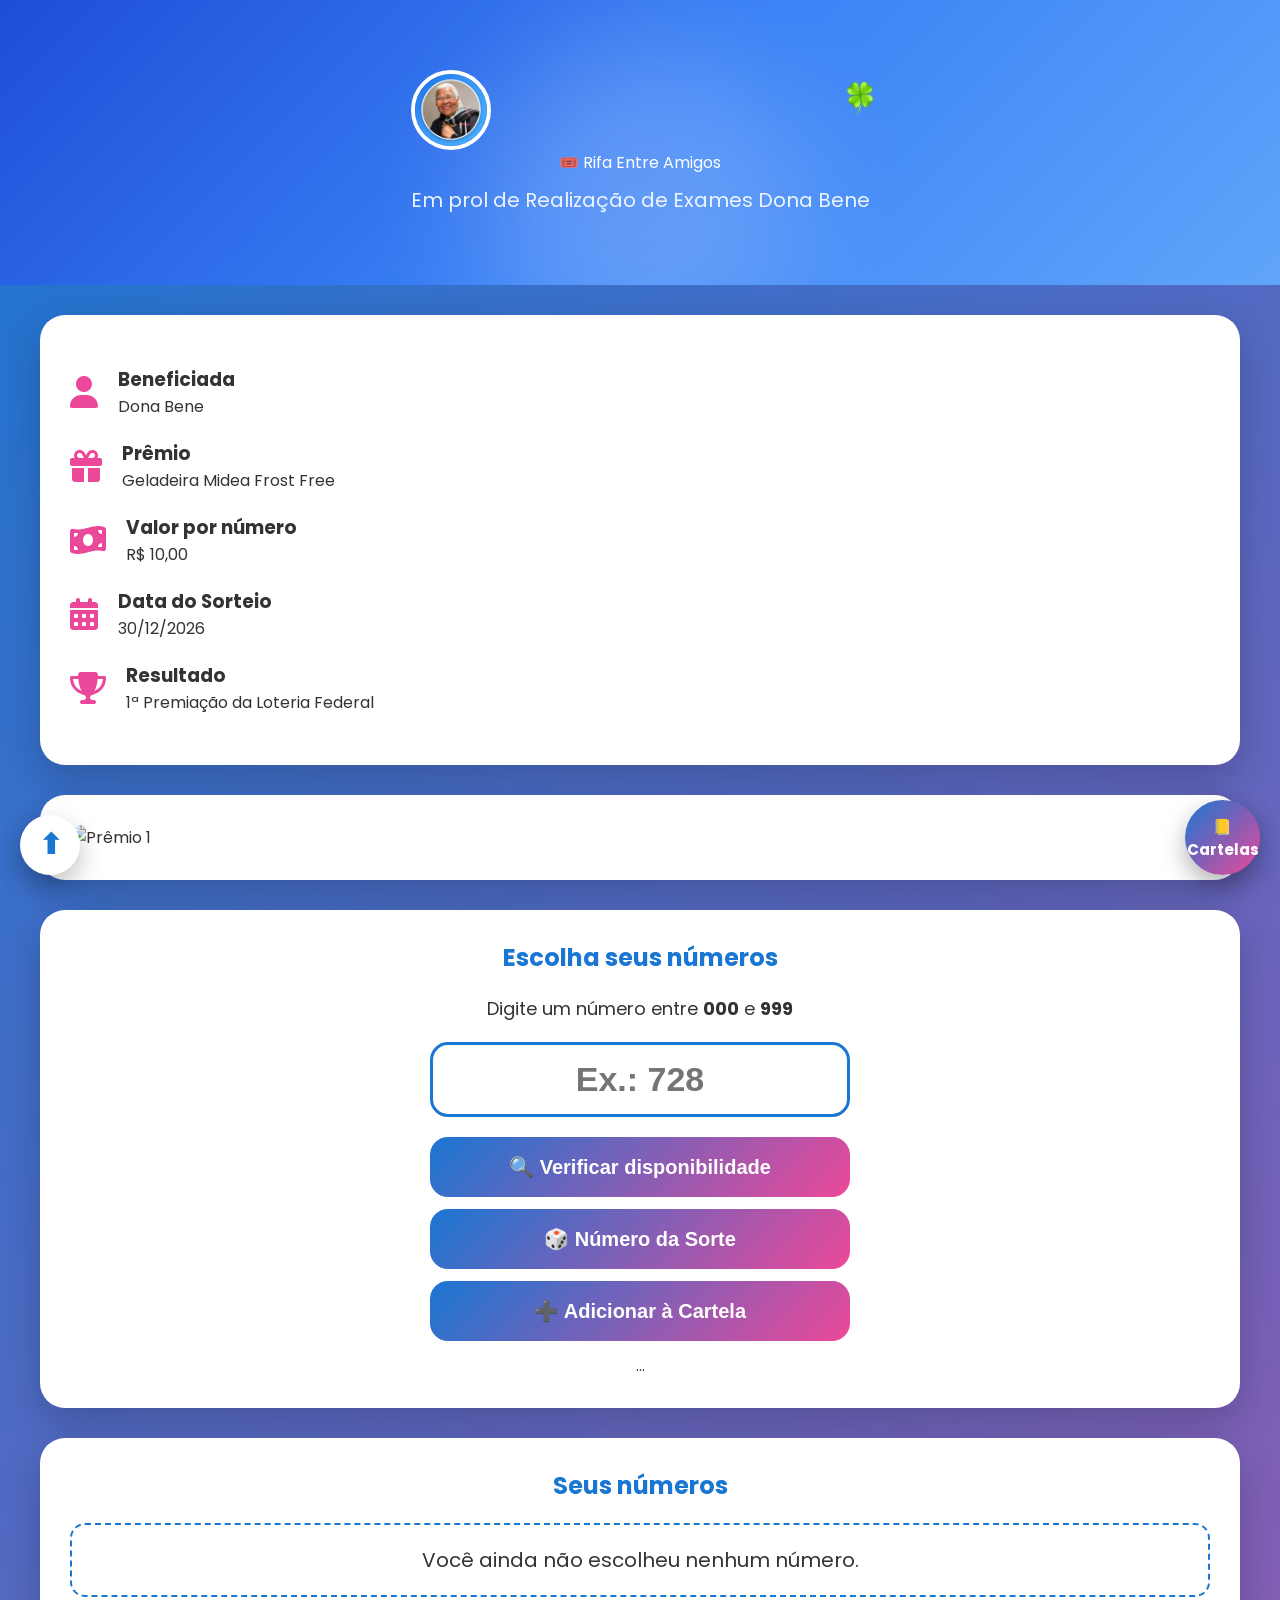
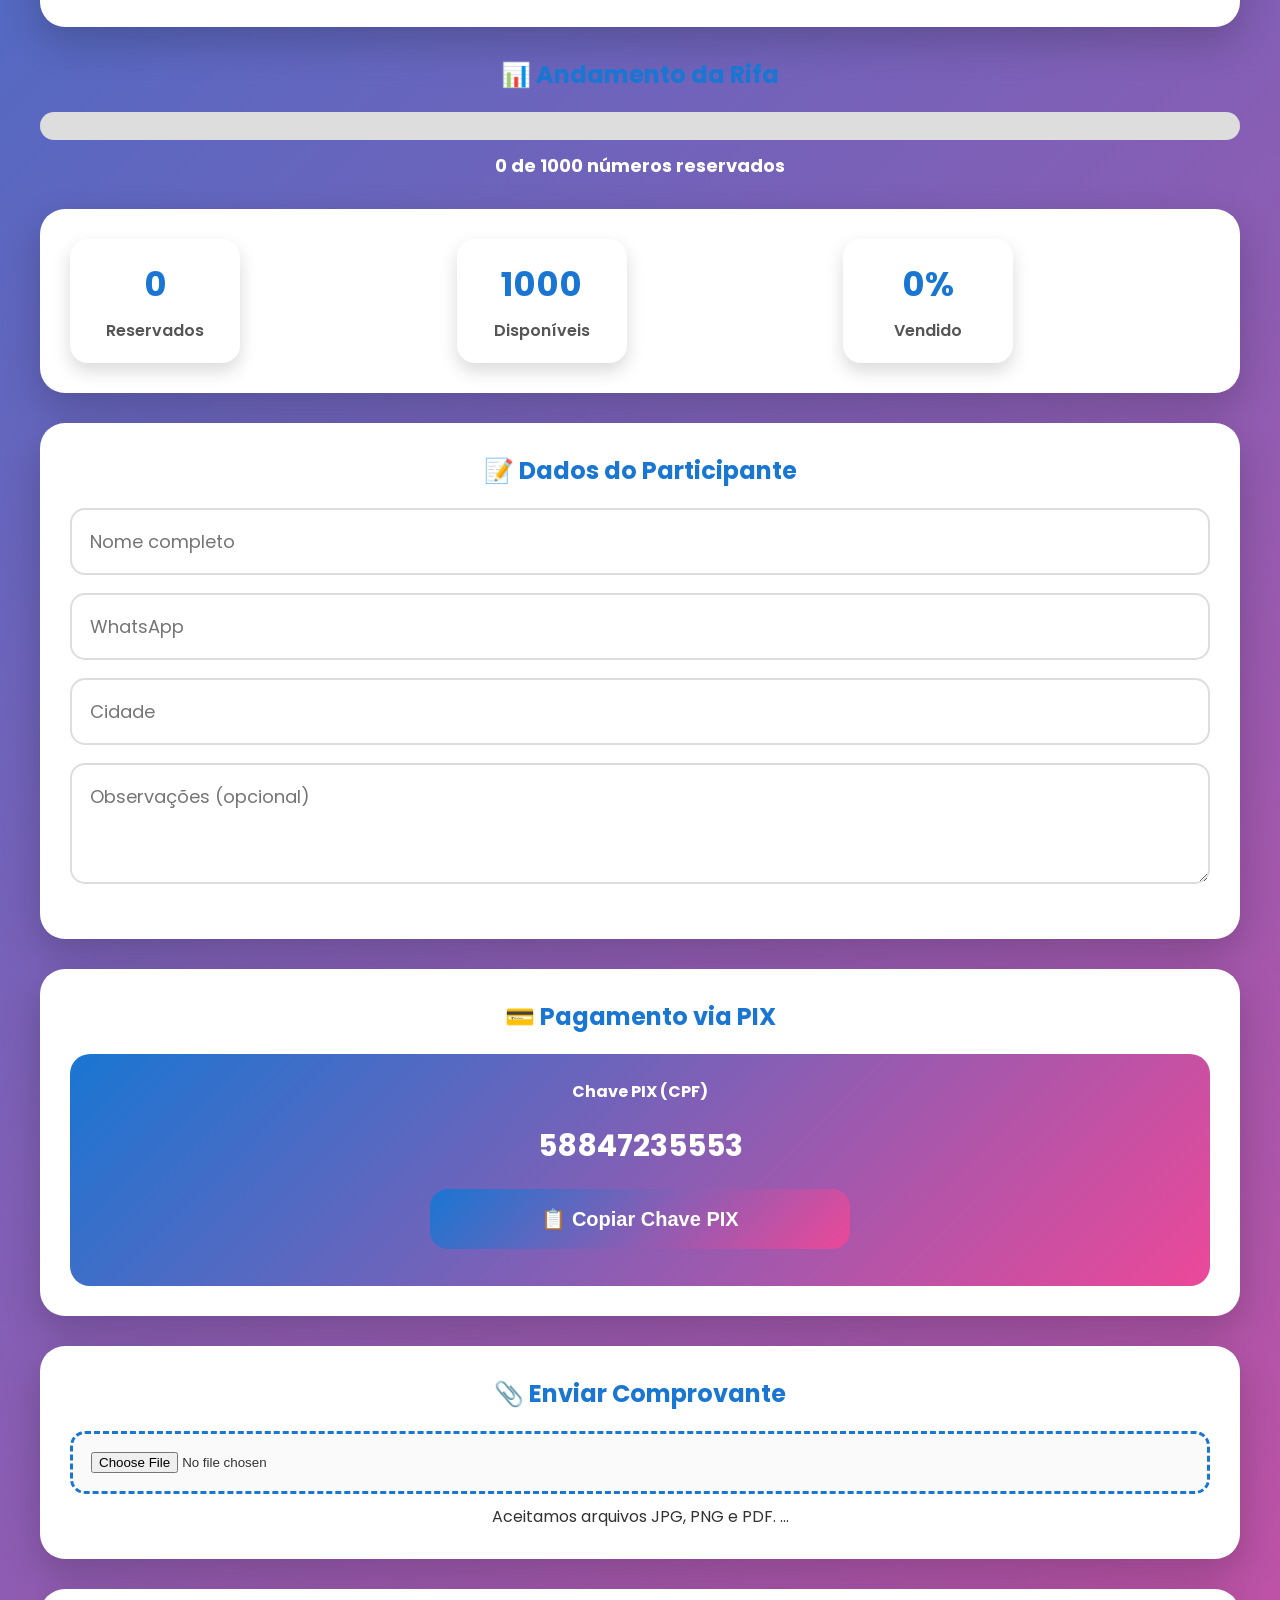
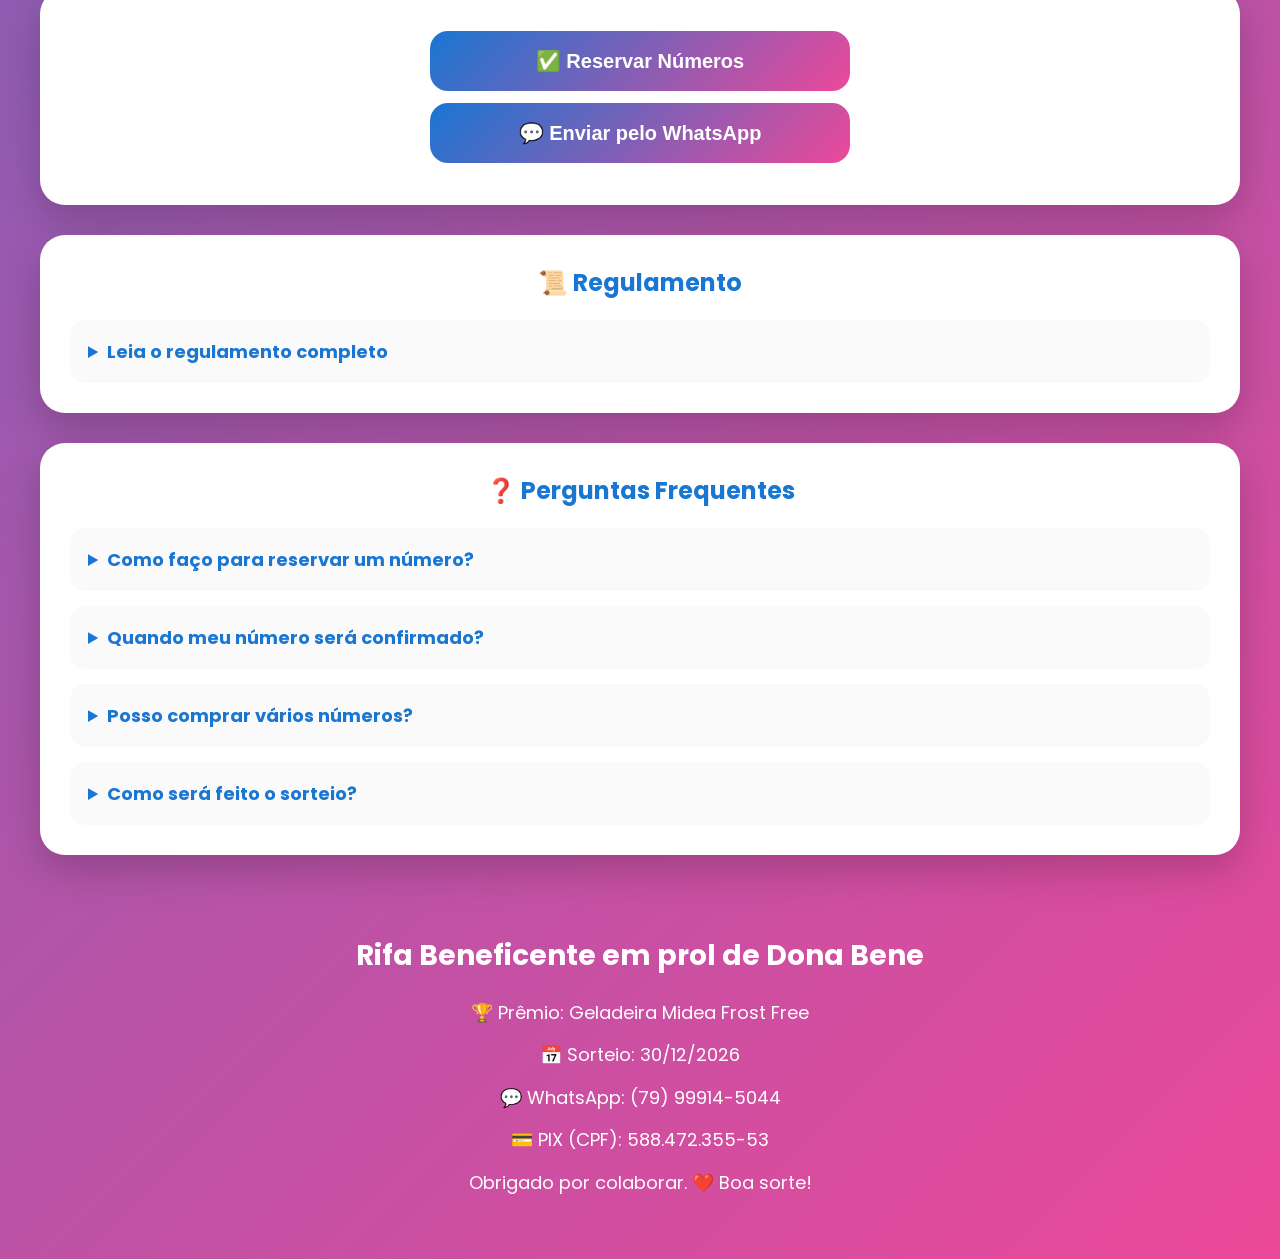
==== commit 6671ce04: "Correct HTML structure in index.html Fix HTML structure by correcting div closing tag and reposition" ====
--- a/index.html
+++ b/index.html
@@ -32,13 +32,11 @@
     <div class="brilho"></div>
 
 </div>
-<div class="foto-container">
-    <img src="img/mae.png" alt="Dona Bene" class="hero-foto">
-    <img src="img/trevo.png" alt="Trevo da sorte" class="trevo">
+<div class="foto-container"><div class="topo-foto">
+    <img src="img/mae.png" class="hero-foto" alt="Dona Bene">
+    <img src="img/trevo.png" class="trevo" alt="Trevo">
 </div>
-    <h1>🎟️ Rifa Entre Amigos</h1>
-
-    <p>Em prol de Realização de Exames Dona Bene</p>
+</div<h1>🎟️ Rifa Entre Amigos</h1> <p>Em prol de Realização de Exames Dona Bene</p>
 
 </header>
 
--- a/style.css
+++ b/style.css
@@ -1313,3 +1313,20 @@
     transform: rotate(20deg);
     z-index: 10;
 }
+.topo-foto{
+    display:flex;
+    align-items:center;
+    gap:12px;   /* espaço entre a foto e o trevo */
+}
+
+.hero-foto{
+    width:80px;
+    height:80px;
+    border-radius:50%;
+    object-fit:cover;
+}
+
+.trevo{
+    width:55px;
+    height:auto;
+}
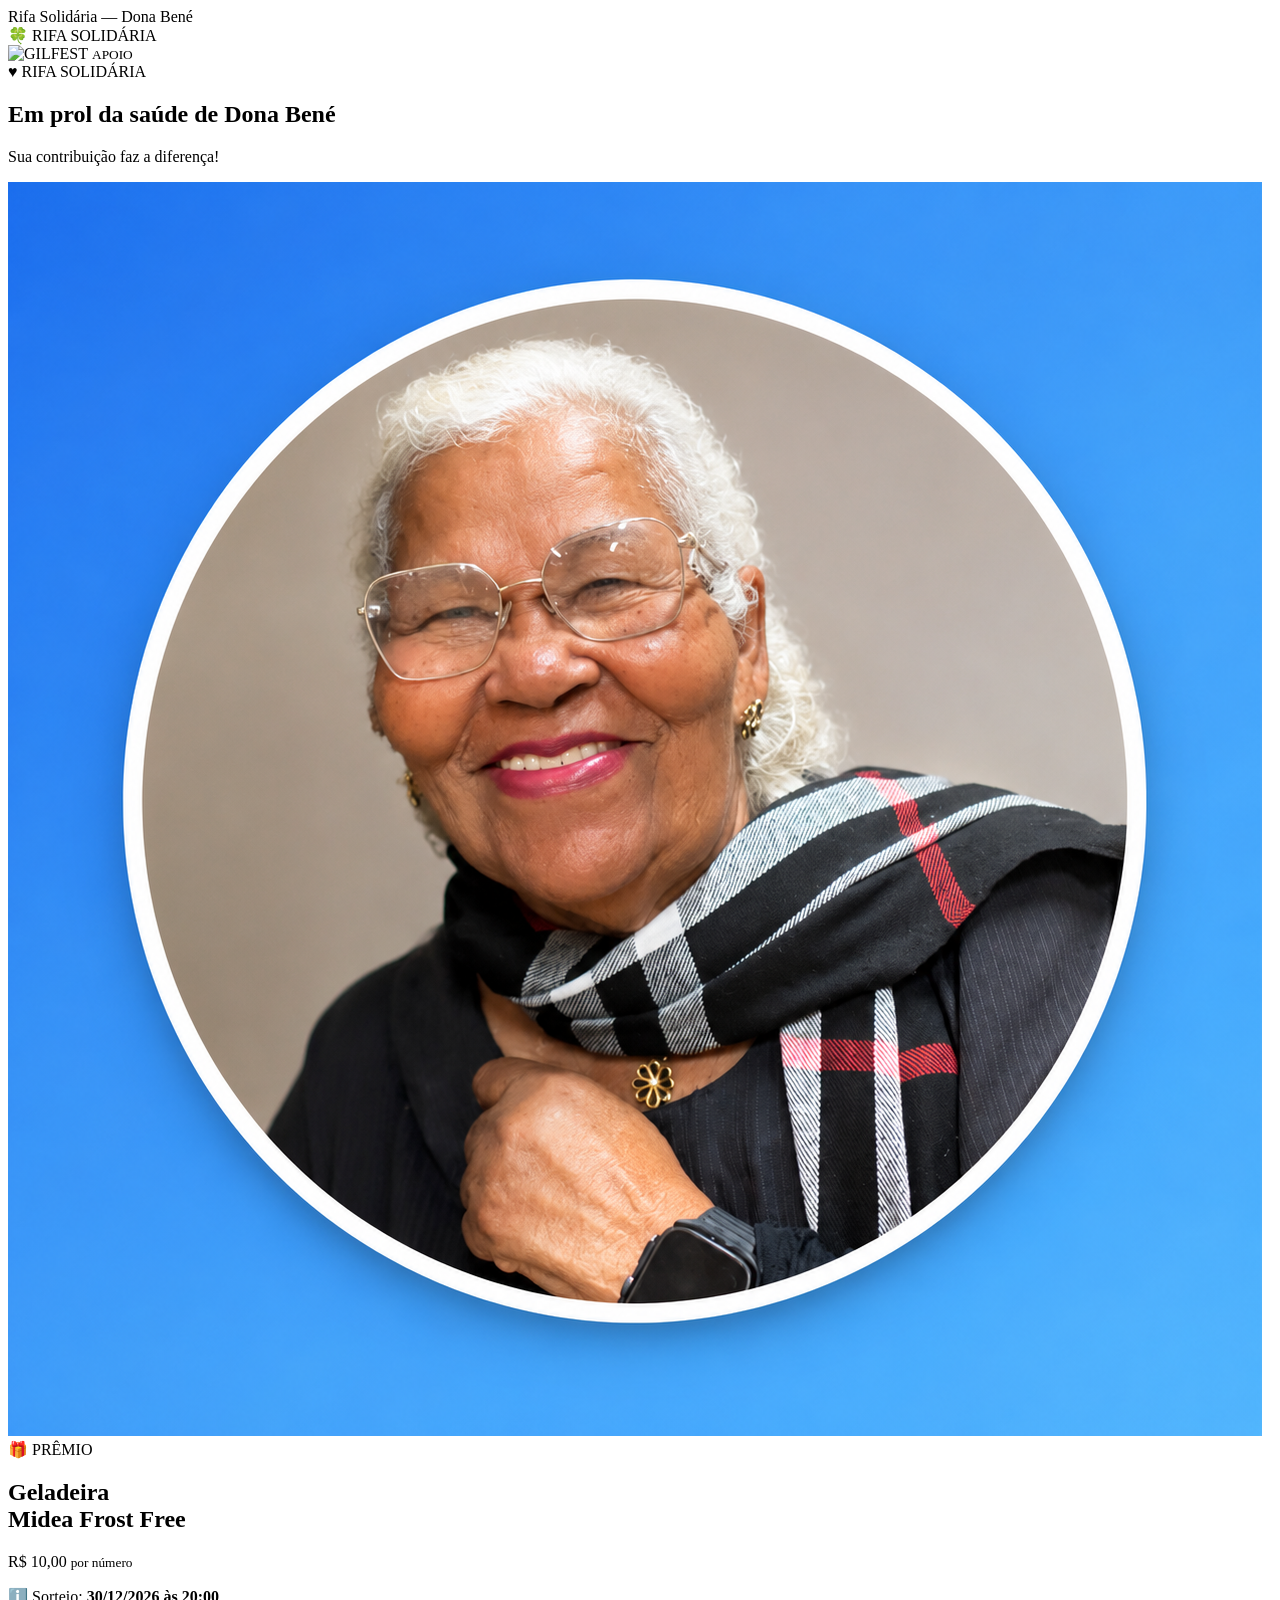
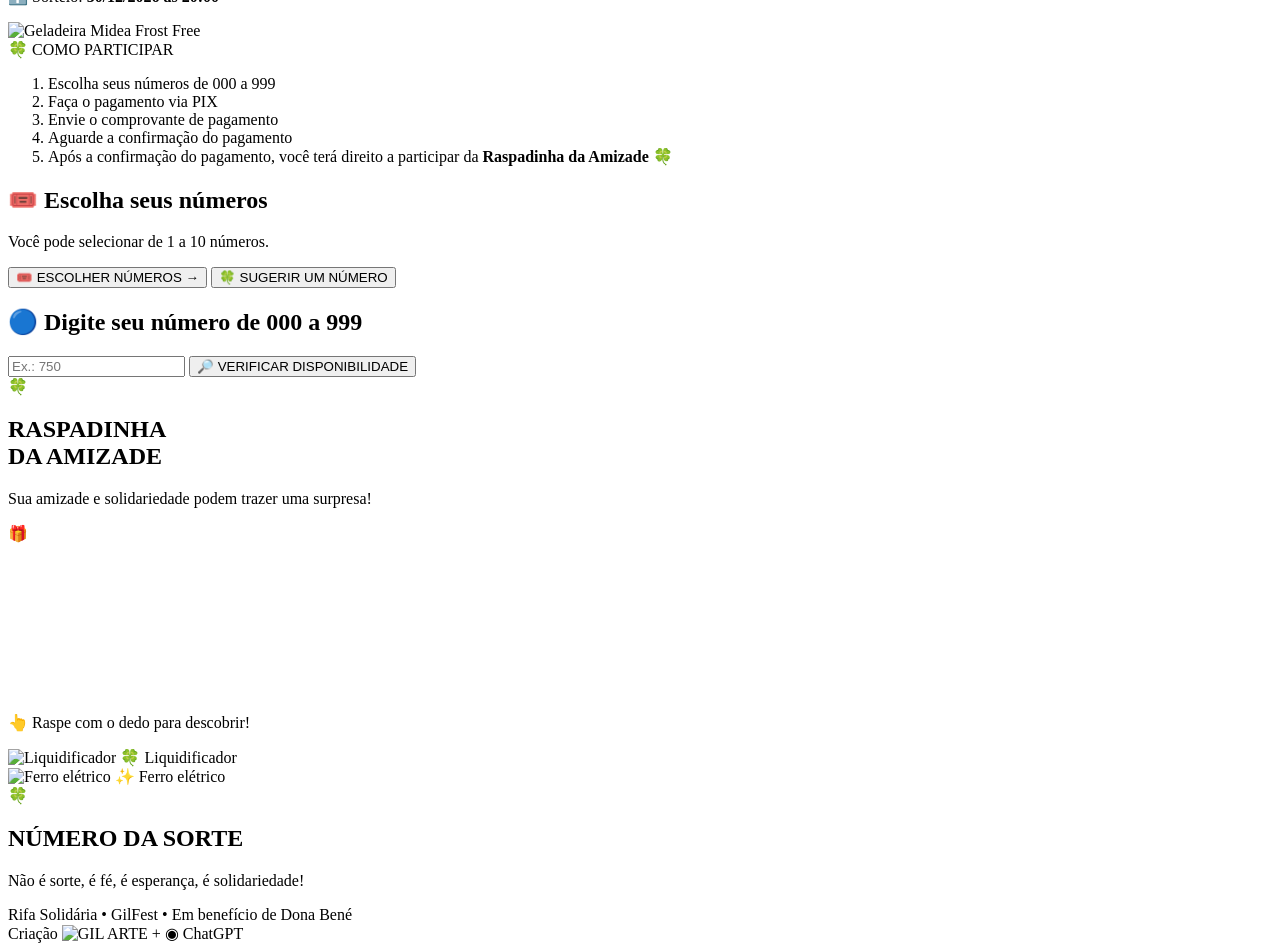
==== commit e9cb27a1: "Refactor HTML structure and improve semantics" ====
--- a/index.html
+++ b/index.html
@@ -1,512 +1,658 @@
-<!DOCTYPE html>
-<html lang="pt-BR">
-
-<head>
-
-    <meta charset="UTF-8">
-
-    <meta name="viewport" content="width=device-width, initial-scale=1.0">
-
-    <meta name="description" content="Rifa Beneficente em prol  de Dona Bene para realização exames">
-
-    <title>Rifa Entre Amigos • Dona Bene</title>
-<link rel="icon" type="image/png" href="img/favicon.png">
-    <link rel="stylesheet" href="style.css">
-
-    <link rel="preconnect" href="https://fonts.googleapis.com">
-
-    <link rel="preconnect" href="https://fonts.gstatic.com" crossorigin>
-
-    <link href="https://fonts.googleapis.com/css2?family=Poppins:wght@300;400;500;600;700&display=swap" rel="stylesheet">
-
-    <link rel="stylesheet" href="https://cdnjs.cloudflare.com/ajax/libs/font-awesome/6.7.2/css/all.min.css">
-
-</head>
-
-<body>
-
-<div id="topo"></div>
-
-<header class="hero">
-
-    <div class="brilho"></div>
-
+<!doctype html>
+
+<html lang="pt-BR"><head>
+  <meta charset="utf-8"><meta
+name="viewport"
+content="width=device-width, initial-scale=1, viewport-fit=cover"
+
+«»
+
+<meta
+name="theme-color"
+content="#0878e8"
+
+«»
+
+<meta
+name="description"
+content="Rifa Solidária — em prol da saúde de Dona Bené."
+
+«»
+
+  <title>Rifa Solidária — Dona Bené</title>  <link
+    rel="stylesheet"
+    href="css/style.css"
+  >
+</head><body>  <div class="bg-glow"></div>  <!-- =====================================================
+       CABEÇALHO
+  ====================================================== -->  <header class="topbar"><div class="brand">
+  🍀 RIFA SOLIDÁRIA
 </div>
-<div class="foto-container"><div class="topo-foto">
-    <img src="img/mae.png" class="hero-foto" alt="Dona Bene">
-    <img src="img/trevo.png" class="trevo" alt="Trevo">
+
+<div class="gilfest-top">
+
+  <img
+    src="img/gilfest.png"
+    alt="GILFEST"
+  >
+
+  <small>
+    APOIO
+  </small>
+
 </div>
-</div<h1>🎟️ Rifa Entre Amigos</h1> <p>Em prol de Realização de Exames Dona Bene</p>
-
-</header>
-
-<div class="efeitos">
-
-    <span>🍀</span>
-    <span>✨</span>
-    <span>💖</span>
-    <span>🎟️</span>
-    <span>🍀</span>
-    <span>⭐</span>
-    <span>🎁</span>
-    <span>💰</span>
-    <span>🍀</span>
-    <span>🎉</span>
-    <span>✨</span>
-    <span>🍀</span>
-
+
+  </header>  <main><!-- =====================================================
+     CARTÃO PRINCIPAL
+====================================================== -->
+
+<section class="hero card">
+
+  <div class="hero-copy">
+
+    <span class="tag">
+      ♥ RIFA SOLIDÁRIA
+    </span>
+
+    <h1>
+      Em prol da saúde de
+      <strong>Dona Bené</strong>
+    </h1>
+
+    <p>
+      Sua contribuição faz a diferença!
+    </p>
+
+  </div>
+
+  <img
+    class="hero-photo"
+    src="img/mae.png"
+    alt="Dona Bené"
+  >
+
+</section>
+
+
+<!-- =====================================================
+     PRÊMIO PRINCIPAL
+====================================================== -->
+
+<section class="prize card">
+
+  <div>
+
+    <span class="tag blue">
+      🎁 PRÊMIO
+    </span>
+
+    <h2>
+      Geladeira<br>
+      <strong>Midea Frost Free</strong>
+    </h2>
+
+    <p class="price">
+      R$ 10,00
+      <small>por número</small>
+    </p>
+
+    <p>
+      ℹ️ Sorteio:
+      <strong id="dataSorteioPublico">
+        30/12/2026 às 20:00
+      </strong>
+    </p>
+
+  </div>
+
+  <img
+    src="img/geladeira.png"
+    alt="Geladeira Midea Frost Free"
+  >
+
+</section>
+
+
+<!-- =====================================================
+     COMO PARTICIPAR
+====================================================== -->
+
+<section class="card steps">
+
+  <span class="tag blue">
+    🍀 COMO PARTICIPAR
+  </span>
+
+  <ol>
+
+    <li>
+      Escolha seus números de 000 a 999
+    </li>
+
+    <li>
+      Faça o pagamento via PIX
+    </li>
+
+    <li>
+      Envie o comprovante de pagamento
+    </li>
+
+    <li>
+      Aguarde a confirmação do pagamento
+    </li>
+
+    <li>
+      Após a confirmação do pagamento, você terá direito
+      a participar da
+      <strong>Raspadinha da Amizade</strong> 🍀
+    </li>
+
+  </ol>
+
+</section>
+
+
+<!-- =====================================================
+     ESCOLHA DOS NÚMEROS
+====================================================== -->
+
+<section class="card choose">
+
+  <h2>
+    🎟️ Escolha seus números
+  </h2>
+
+  <p>
+    Você pode selecionar de 1 a 10 números.
+  </p>
+
+  <button
+    class="primary"
+    id="abrirCartelas"
+    type="button"
+  >
+    🎟️ ESCOLHER NÚMEROS →
+  </button>
+
+  <button
+    class="secondary"
+    id="sugerir"
+    type="button"
+  >
+    🍀 SUGERIR UM NÚMERO
+  </button>
+
+</section>
+
+
+<!-- =====================================================
+     DIGITAR NÚMERO
+====================================================== -->
+
+<section class="search card">
+
+  <div class="numero-area">
+
+    <h2>
+      🔵 Digite seu número de 000 a 999
+    </h2>
+
+    <input
+      id="numeroDireto"
+      type="text"
+      inputmode="numeric"
+      maxlength="3"
+      autocomplete="off"
+      placeholder="Ex.: 750"
+      aria-label="Digite seu número de 000 a 999"
+    >
+
+    <button
+      id="verificarNumero"
+      class="verificar-numero"
+      type="button"
+    >
+      🔎 VERIFICAR DISPONIBILIDADE
+    </button>
+
+    <div
+      id="numeroStatus"
+      class="numero-status"
+      aria-live="polite"
+    ></div>
+
+  </div>
+
+
+  <!-- ===================================================
+       BOTÃO COMPRAR
+  ==================================================== -->
+
+  <div class="pix-area">
+
+    <button
+      id="reservarNumero"
+      class="reservar-numero"
+      type="button"
+      hidden
+    >
+      🛒 COMPRAR NÚMERO
+    </button>
+
+  </div>
+
+</section>
+
+
+<!-- =====================================================
+     ÁREA DE CONFIRMAÇÃO
+     
+     A área inteira começa escondida.
+     O primeiro botão fica visível quando o JS abrir
+     esta seção. Os dados ficam escondidos até o clique.
+====================================================== -->
+
+<section class="steps-grid">
+
+  <article
+    class="card reserva-inline"
+    id="confirmarParticipacao"
+    hidden
+  >
+
+    <span class="tag blue">
+      🧾 CONFIRMAR PARTICIPAÇÃO
+    </span>
+
+
+    <!-- =================================================
+         ÚNICO BOTÃO INICIAL
+    ================================================== -->
+
+    <button
+      id="mostrarDadosCompra"
+      class="reserva-enviar"
+      type="button"
+    >
+      🍀 🎟️ CONFIRMAR PARTICIPAÇÃO
+    </button>
+
+
+    <!-- =================================================
+         DADOS DA COMPRA
+         
+         Permanecem escondidos até o clique acima.
+    ================================================== -->
+
+    <div
+      id="dadosCompraOcultos"
+      hidden
+    >
+
+      <p class="reserva-subtitulo">
+        Confira os dados da sua compra e informe seus dados.
+      </p>
+
+
+      <!-- =================================================
+           DADOS DA COMPRA
+      ================================================== -->
+
+      <div class="reserva-compra">
+
+        <div class="reserva-info">
+
+          <span>
+            🎟️ Número comprado
+          </span>
+
+          <strong id="reservaNumeros">
+            Nenhum número selecionado
+          </strong>
+
+        </div>
+
+
+        <div class="reserva-info">
+
+          <span>
+            💰 Valor
+          </span>
+
+          <strong id="reservaTotal">
+            Total: R$ 0,00
+          </strong>
+
+        </div>
+
+
+        <!-- DATA E HORA JUNTAS -->
+
+        <div class="reserva-info-group">
+
+          <div class="reserva-info">
+
+            <span>
+              📅 Data da compra
+            </span>
+
+            <strong id="reservaData">
+              —
+            </strong>
+
+          </div>
+
+          <div class="reserva-info">
+
+            <span>
+              🕐 Hora da compra
+            </span>
+
+            <strong id="reservaHora">
+              —
+            </strong>
+
+          </div>
+
+        </div>
+
+
+        <!-- =================================================
+             LIMPAR E ESCOLHER OUTROS
+        ================================================== -->
+
+        <div class="limpar-selecao-area">
+
+          <button
+            id="limparSelecao"
+            class="btn-limpar-selecao"
+            type="button"
+          >
+            🗑️ LIMPAR E ESCOLHER OUTROS NÚMEROS
+          </button>
+
+        </div>
+
+      </div>
+
+
+      <!-- =================================================
+           PAGAMENTO PIX
+      ================================================== -->
+
+      <div class="reserva-pix-box">
+
+        <h3>
+          💚 Pagamento via PIX
+        </h3>
+
+        <p>
+          Utilize a chave PIX abaixo para realizar o pagamento.
+        </p>
+
+        <div class="reserva-pix-row">
+
+          <button
+            id="copiarPixReserva"
+            type="button"
+          >
+            📋 COPIAR PIX
+          </button>
+
+        </div>
+
+        <p
+          id="pixMsgReserva"
+          class="reserva-pix-msg"
+          aria-live="polite"
+        ></p>
+
+      </div>
+
+
+      <!-- =================================================
+           DADOS DO PARTICIPANTE
+      ================================================== -->
+
+      <div class="reserva-dados">
+
+        <input
+          id="nomeReserva"
+          type="text"
+          placeholder="👤 Seu nome"
+          autocomplete="name"
+        >
+
+        <input
+          id="telefoneReserva"
+          type="tel"
+          inputmode="tel"
+          placeholder="📱 Seu WhatsApp"
+          autocomplete="tel"
+        >
+
+      </div>
+
+
+      <!-- =================================================
+           COMPROVANTE
+      ================================================== -->
+
+      <div class="reserva-whatsapp">
+
+        <div class="botoes-reserva">
+
+          <button
+            id="enviarComprovante"
+            class="btn-comprovante"
+            type="button"
+          >
+            📎 ENVIAR COMPROVANTE
+          </button>
+
+        </div>
+
+        <small>
+          🔒 Seu número ficará reservado por 24 horas após a confirmação.
+        </small>
+
+      </div>
+
+
+      <!-- =================================================
+           MENSAGEM DE STATUS
+      ================================================== -->
+
+      <p
+        id="msgReserva"
+        class="reserva-msg"
+        aria-live="polite"
+      ></p>
+
+
+      <!-- =================================================
+           COMPROVANTE SELECIONADO
+      ================================================== -->
+
+      <div
+        id="comprovanteSelecionado"
+        class="comprovante-selecionado"
+        hidden
+      >
+
+        <span>
+          📎 Comprovante selecionado:
+        </span>
+
+        <strong id="nomeComprovante">
+          —
+        </strong>
+
+      </div>
+
+    </div>
+
+  </article>
+
+
+  <!-- ===================================================
+       RASPADINHA DA AMIZADE
+  ==================================================== -->
+
+  <article class="card scratch">
+
+    <div class="trevo-mini">
+      🍀
+    </div>
+
+    <h2>
+      RASPADINHA<br>
+      <strong>DA AMIZADE</strong>
+    </h2>
+
+    <p class="scratch-subtitle">
+      Sua amizade e solidariedade podem trazer uma surpresa!
+    </p>
+
+
+    <!-- =================================================
+         ÁREA DA RASPADINHA
+    ================================================== -->
+
+    <div class="scratch-area">
+
+      <div class="scratch-result">
+
+        <span class="icone">
+          🎁
+        </span>
+
+        <!--
+          IMPORTANTE:
+          Não colocamos "RASPE AQUI" aqui.
+          O canvas/JS controla a cobertura e o resultado.
+          Isso evita o texto duplicado depois de raspar.
+        -->
+
+        <strong id="scratchPremio"></strong>
+
+        <small id="scratchSubtexto"></small>
+
+      </div>
+
+      <canvas
+        id="scratchCanvas"
+        class="scratch-canvas"
+      ></canvas>
+
+    </div>
+
+
+    <p class="scratch-instruction">
+      👆 Raspe com o dedo para descobrir!
+    </p>
+
+
+    <!-- =================================================
+         PRÊMIOS
+    ================================================== -->
+
+    <div class="scratch-prizes">
+
+      <div class="scratch-prize">
+
+        <img
+          src="img/liquidificador.png"
+          alt="Liquidificador"
+        >
+
+        <span>
+          🍀 Liquidificador
+        </span>
+
+      </div>
+
+
+      <div class="scratch-prize">
+
+        <img
+          src="img/ferro.png"
+          alt="Ferro elétrico"
+        >
+
+        <span>
+          ✨ Ferro elétrico
+        </span>
+
+      </div>
+
+    </div>
+
+  </article>
+
+</section>
+
+
+<!-- =====================================================
+     NÚMERO DA SORTE
+====================================================== -->
+
+<section class="luck card">
+
+  <span>
+    🍀
+  </span>
+
+  <div>
+
+    <h2>
+      NÚMERO DA SORTE
+    </h2>
+
+    <p>
+      Não é sorte, é fé, é esperança, é solidariedade!
+    </p>
+
+  </div>
+
+</section>
+
+  </main>  <!-- =====================================================
+       RODAPÉ
+  ====================================================== -->  <footer class="rodape-criacao"><div class="rodape-texto">
+  Rifa Solidária • GilFest • Em benefício de Dona Bené
 </div>
 
-<!-- MODAL -->
-
-<div id="modal" class="modal oculto">
-
-    <div class="modal-box">
-
-        <div id="iconeModal" class="iconeModal">
-            ✅
-        </div>
-
-        <h2 id="tituloModal">
-            Mensagem
-        </h2>
-
-        <p id="textoModal">
-            Texto
-        </p>
-
-        <button id="btnFecharModal" type="button">
-            Fechar
-        </button>
-
-    </div>
+<div class="rodape-criacao-linha">
+
+  <span>
+    Criação
+  </span>
+
+  <img
+    src="img/gilart.png"
+    alt="GIL ARTE"
+    class="logo-gilart-rodape"
+  >
+
+  <span>
+    +
+  </span>
+
+  <span class="chatgpt-mini">
+    ◉
+  </span>
+
+  <span>
+    ChatGPT
+  </span>
 
 </div>
 
-<main>
-
-        <!-- CARD PRINCIPAL -->
-
-        <section class="card-rifa">
-
-            <div class="card-info">
-
-                <div class="linha-info">
-
-                    <i class="fa-solid fa-user"></i>
-
-                    <div>
-
-                        <h3>Beneficiada</h3>
-
-                        <p id="beneficiada">
-                            Benedita Laranjeiras dos Santos
-                        </p>
-
-                    </div>
-
-                </div>
-
-                <div class="linha-info">
-
-                    <i class="fa-solid fa-gift"></i>
-
-                    <div>
-
-                        <h3>Prêmio</h3>
-
-                        <p id="premio">
-                            Geladeira Midea Frost Free
-                        </p>
-
-                    </div>
-
-                </div>
-
-                <div class="linha-info">
-
-                    <i class="fa-solid fa-money-bill-wave"></i>
-
-                    <div>
-
-                        <h3>Valor por número</h3>
-
-                        <p id="valorNumero">
-                            R$ 10,00
-                        </p>
-
-                    </div>
-
-                </div>
-
-                <div class="linha-info">
-
-                    <i class="fa-solid fa-calendar-days"></i>
-
-                    <div>
-
-                        <h3>Data do Sorteio</h3>
-
-                        <p id="dataSorteio">
-                            30/12/2026
-                        </p>
-
-                    </div>
-
-                </div>
-
-                <div class="linha-info">
-
-                    <i class="fa-solid fa-trophy"></i>
-
-                    <div>
-
-                        <h3>Resultado</h3>
-
-                        <p id="resultadoSorteio">
-                            1ª Premiação da Loteria Federal
-                        </p>
-
-                    </div>
-
-                </div>
-
-            </div>
-
-        </section>
-                
-
-<!-- ===========================================
-CARROSSEL DO PRÊMIO
-=========================================== -->
-
-<section class="carrossel">
-
-    <div class="slides">
-
-        <img src="img/premio1.jpg"
-             class="slide ativo"
-             alt="Prêmio 1">
-
-        <img src="img/premio2.jpg"
-             class="slide"
-             alt="Prêmio 2">
-
-        <img src="img/premio3.jpg"
-             class="slide"
-             alt="Prêmio 3">
-
-    </div>
-
-    <div class="indicadores">
-
-        <span class="indicador ativo"></span>
-        <span class="indicador"></span>
-        <span class="indicador"></span>
-
-    </div>
-
-</section>
-
-        <!-- ===========================================
-ESCOLHA DOS NÚMEROS
-=========================================== -->
-
-<section class="escolha">
-
-    <h2>Escolha seus números</h2>
-
-    <p>
-        Digite um número entre <strong>000</strong> e <strong>999</strong>
-    </p>
-
-    <input
-        type="text"
-        id="numeroEscolhido"
-        maxlength="3"
-        inputmode="numeric"
-        autocomplete="off"
-        placeholder="Ex.: 728">
-
-    <button id="btnVerificar" type="button">
-        🔍 Verificar disponibilidade
-    </button>
-
-    <button id="btnSorte" type="button">
-        🎲 Número da Sorte
-    </button>
-
-    <button id="btnAdicionar" type="button">
-        ➕ Adicionar à Cartela
-    </button>
-...
-    <div id="mensagemSistema" class="mensagem oculto"></div>
-
-</section>
-
-<!-- ===========================================
-NÚMEROS ESCOLHIDOS
-=========================================== -->
-
-<section class="cartelaUsuario">
-
-    <h2>Seus números</h2>
-
-    <div id="numerosSelecionados">
-
-        <p>Você ainda não escolheu nenhum número.</p>
-
-    </div>
-
-</section>
-
-<!-- ===========================================
-ANDAMENTO DA RIFA
-=========================================== -->
-
-<section class="progresso">
-
-    <h2>📊 Andamento da Rifa</h2>
-
-    <div class="barra">
-
-        <div id="barraProgresso"></div>
-
-    </div>
-
-    <p id="textoProgresso">
-
-        0 de 1000 números reservados
-
-    </p>
-
-    <div class="estatisticas">
-
-        <div class="cardEstatistica">
-
-            <h3 id="totalReservados">0</h3>
-
-            <span>Reservados</span>
-
-        </div>
-
-        <div class="cardEstatistica">
-
-            <h3 id="totalDisponiveis">1000</h3>
-
-            <span>Disponíveis</span>
-
-        </div>
-
-        <div class="cardEstatistica">
-
-            <h3 id="percentual">0%</h3>
-
-            <span>Vendido</span>
-
-        </div>
-
-    </div>
-
-</section>
-                     <!-- ===========================================
-DADOS DO PARTICIPANTE
-=========================================== -->
-
-<section class="participante">
-
-    <h2>📝 Dados do Participante</h2>
-
-    <input
-        type="text"
-        id="nome"
-        placeholder="Nome completo"
-        autocomplete="name"
-        required>
-
-    <input
-        type="tel"
-        id="telefone"
-        placeholder="WhatsApp"
-        autocomplete="tel"
-        inputmode="tel"
-        required>
-
-    <input
-        type="text"
-        id="cidade"
-        placeholder="Cidade"
-        autocomplete="address-level2">
-
-    <textarea
-        id="observacao"
-        rows="3"
-        placeholder="Observações (opcional)"></textarea>
-
-</section>
-
-<!-- ===========================================
-PAGAMENTO PIX
-=========================================== -->
-
-<section class="pagamento">
-
-    <h2>💳 Pagamento via PIX</h2>
-
-    <div class="pixCard">
-
-        <p><strong>Chave PIX (CPF)</strong></p>
-
-        <h3 id="pix">
-            588.472.355-53
-        </h3>
-
-        <button id="copiarPix" type="button">
-            📋 Copiar Chave PIX
-        </button>
-
-    </div>
-
-</section>
-
-<!-- ===========================================
-COMPROVANTE
-=========================================== -->
-
-<section class="comprovante">
-
-    <h2>📎 Enviar Comprovante</h2>
-
-    <input
-        type="file"
-        id="arquivo"
-        accept="image/*,.pdf">
-
-    <p>
-        Aceitamos arquivos JPG, PNG e PDF.
-        ...
-    </p>
-
-</section>
-
-<!-- ===========================================
-AÇÕES
-=========================================== -->
-
-<section class="acoes">
-
-    <button id="btnReservar" type="button">
-        ✅ Reservar Números
-    </button>
-
-    <button id="btnWhatsapp" type="button">
-        💬 Enviar pelo WhatsApp
-    </button>
-
-</section>
-
-<!-- ===========================================
-AVISO
-=========================================== -->
-
-
-<section class="regulamento">
-
-    <h2>📜 Regulamento</h2>
-
-    <details>
-
-        <summary>Leia o regulamento completo</summary>
-
-        <p>• Esta é uma rifa beneficente em prol de <strong>Dona Bene</strong>.</p>
-
-        <p>• Cada participante poderá adquirir quantos números desejar.</p>
-
-        <p>• O número será reservado somente após a confirmação do pagamento via PIX.</p>
-
-        <p>• O sorteio será realizado pela 1ª Premiação da Loteria Federal.</p>
-
-        <p>• O vencedor será definido pelos 3 últimos dígitos da milhar sorteada.</p>
-
-        <p>• Em caso de problemas técnicos, a organização poderá divulgar nova data ou comunicado oficial.</p>
-
-    </details>
-
-</section>
-
-<!-- ===========================================
-PERGUNTAS FREQUENTES
-=========================================== -->
-
-<section class="faq">
-
-    <h2>❓ Perguntas Frequentes</h2>
-
-    <details>
-        <summary>Como faço para reservar um número?</summary>
-        <p>Escolha um número disponível, preencha seus dados, faça o PIX e envie o comprovante.</p>
-    </details>
-
-    <details>
-        <summary>Quando meu número será confirmado?</summary>
-        <p>Após a confirmação do pagamento pela organização.</p>
-    </details>
-
-    <details>
-        <summary>Posso comprar vários números?</summary>
-        <p>Sim. Você pode reservar quantos números desejar.</p>
-    </details>
-
-    <details>
-        <summary>Como será feito o sorteio?</summary>
-        <p>O resultado será baseado na 1ª Premiação da Loteria Federal.</p>
-    </details>
-
-</section>
-
-<!-- ===========================================
-BOTÕES FLUTUANTES
-=========================================== -->
-
-<a href="cartelas.html" class="btn-cartelas">
-    📒 Cartelas
-</a>
-
-<a href="#topo" class="btn-topo">
-    ⬆
-</a>
-
-<!-- ===========================================
-RODAPÉ
-=========================================== -->
-
-<footer>
-
-    <h3>Rifa Beneficente em prol de Dona Bene</h3>
-
-    <p>🏆 Prêmio: Geladeira Midea Frost Free</p>
-
-    <p>📅 Sorteio: 30/12/2026</p>
-
-    <p>💬 WhatsApp: (79) 99914-5044</p>
-
-    <p>💳 PIX (CPF): 588.472.355-53</p>
-
-    <p>Obrigado por colaborar. ❤️ Boa sorte!</p>
-
-</footer>
-
-</main>
-
-<script src="https://www.gstatic.com/firebasejs/8.10.1/firebase-app.js"></script>
-
-<script src="https://www.gstatic.com/firebasejs/8.10.1/firebase-database.js"></script>
-
-<script src="config.js"></script>
-
-<script src="firebase.js"></script>
-
-<script src="script.js"></script>
-
-</body>
-</html>
+  </footer>  <!-- =====================================================
+       JAVASCRIPT
+  ====================================================== -->  <script
+    type="module"
+    src="js/index.js"
+  ></script></body>
+      </html>
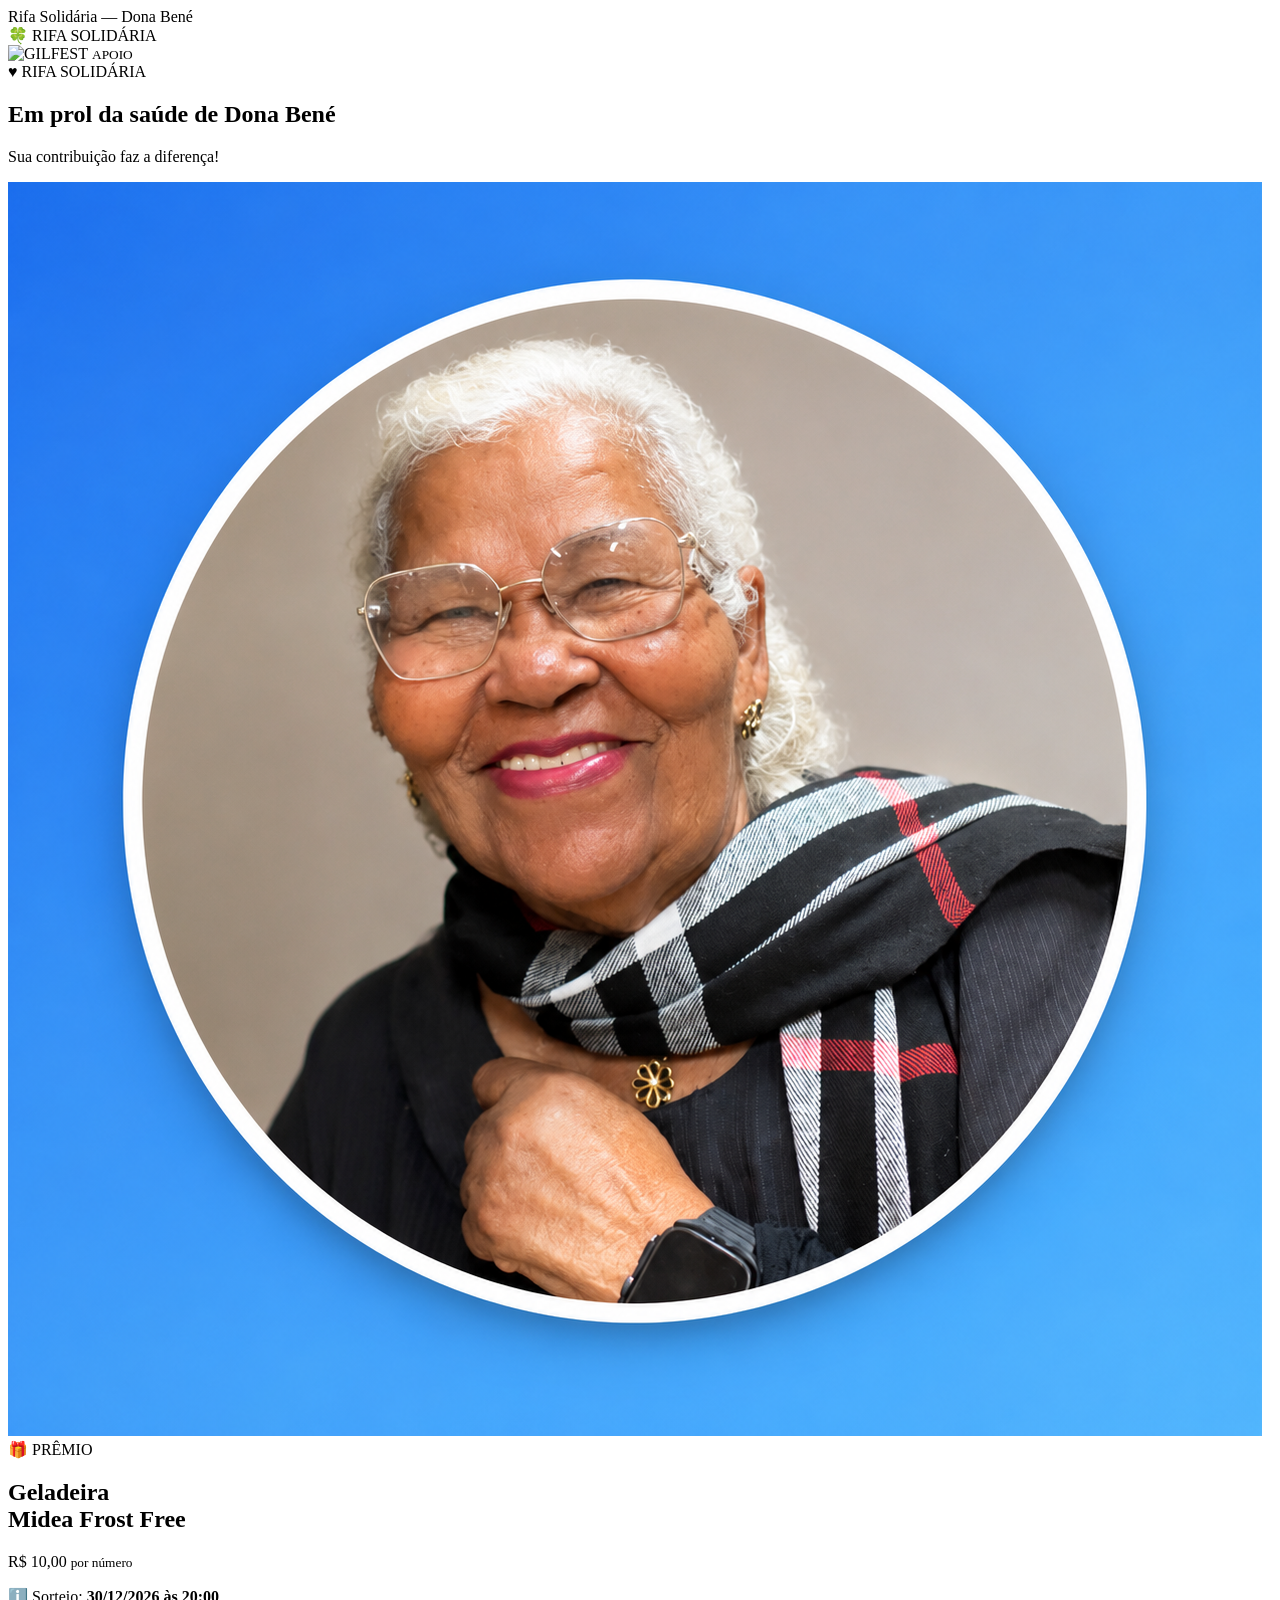
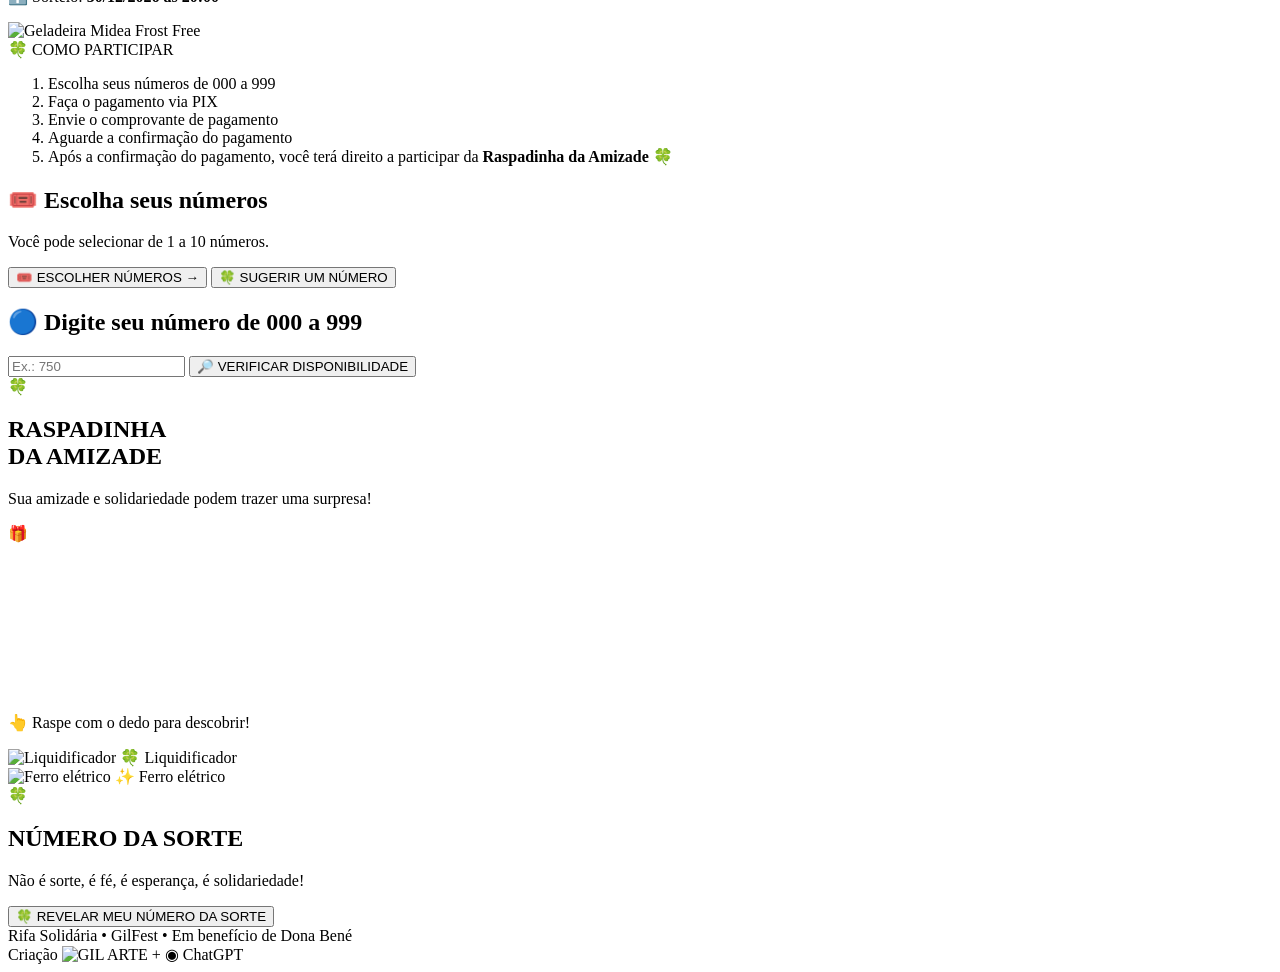
==== commit 45106b0c: "Refactor HTML structure and improve accessibility" ====
--- a/index.html
+++ b/index.html
@@ -156,7 +156,10 @@
      ESCOLHA DOS NÚMEROS
 ====================================================== -->
 
-<section class="card choose">
+<section
+  class="card choose"
+  id="escolherNumeros"
+>
 
   <h2>
     🎟️ Escolha seus números
@@ -247,9 +250,9 @@
 <!-- =====================================================
      ÁREA DE CONFIRMAÇÃO
      
-     A área inteira começa escondida.
-     O primeiro botão fica visível quando o JS abrir
-     esta seção. Os dados ficam escondidos até o clique.
+     Começa totalmente escondida.
+     Quando um número é selecionado, o JS poderá
+     mostrar somente o botão inicial.
 ====================================================== -->
 
 <section class="steps-grid">
@@ -281,7 +284,7 @@
     <!-- =================================================
          DADOS DA COMPRA
          
-         Permanecem escondidos até o clique acima.
+         Aparecem somente após o clique no botão acima.
     ================================================== -->
 
     <div
@@ -325,8 +328,6 @@
 
         </div>
 
-
-        <!-- DATA E HORA JUNTAS -->
 
         <div class="reserva-info-group">
 
@@ -499,7 +500,10 @@
        RASPADINHA DA AMIZADE
   ==================================================== -->
 
-  <article class="card scratch">
+  <article
+    class="card scratch"
+    id="raspadinhaAmizade"
+  >
 
     <div class="trevo-mini">
       🍀
@@ -527,13 +531,6 @@
           🎁
         </span>
 
-        <!--
-          IMPORTANTE:
-          Não colocamos "RASPE AQUI" aqui.
-          O canvas/JS controla a cobertura e o resultado.
-          Isso evita o texto duplicado depois de raspar.
-        -->
-
         <strong id="scratchPremio"></strong>
 
         <small id="scratchSubtexto"></small>
@@ -597,7 +594,10 @@
      NÚMERO DA SORTE
 ====================================================== -->
 
-<section class="luck card">
+<section
+  class="luck card"
+  id="numeroDaSorte"
+>
 
   <span>
     🍀
@@ -612,6 +612,19 @@
     <p>
       Não é sorte, é fé, é esperança, é solidariedade!
     </p>
+
+    <button
+      id="revelarNumeroSorte"
+      class="primary"
+      type="button"
+    >
+      🍀 REVELAR MEU NÚMERO DA SORTE
+    </button>
+
+    <div
+      id="numeroSorteResultado"
+      aria-live="polite"
+    ></div>
 
   </div>
 
@@ -655,4 +668,4 @@
     type="module"
     src="js/index.js"
   ></script></body>
-      </html>
+  </html>
